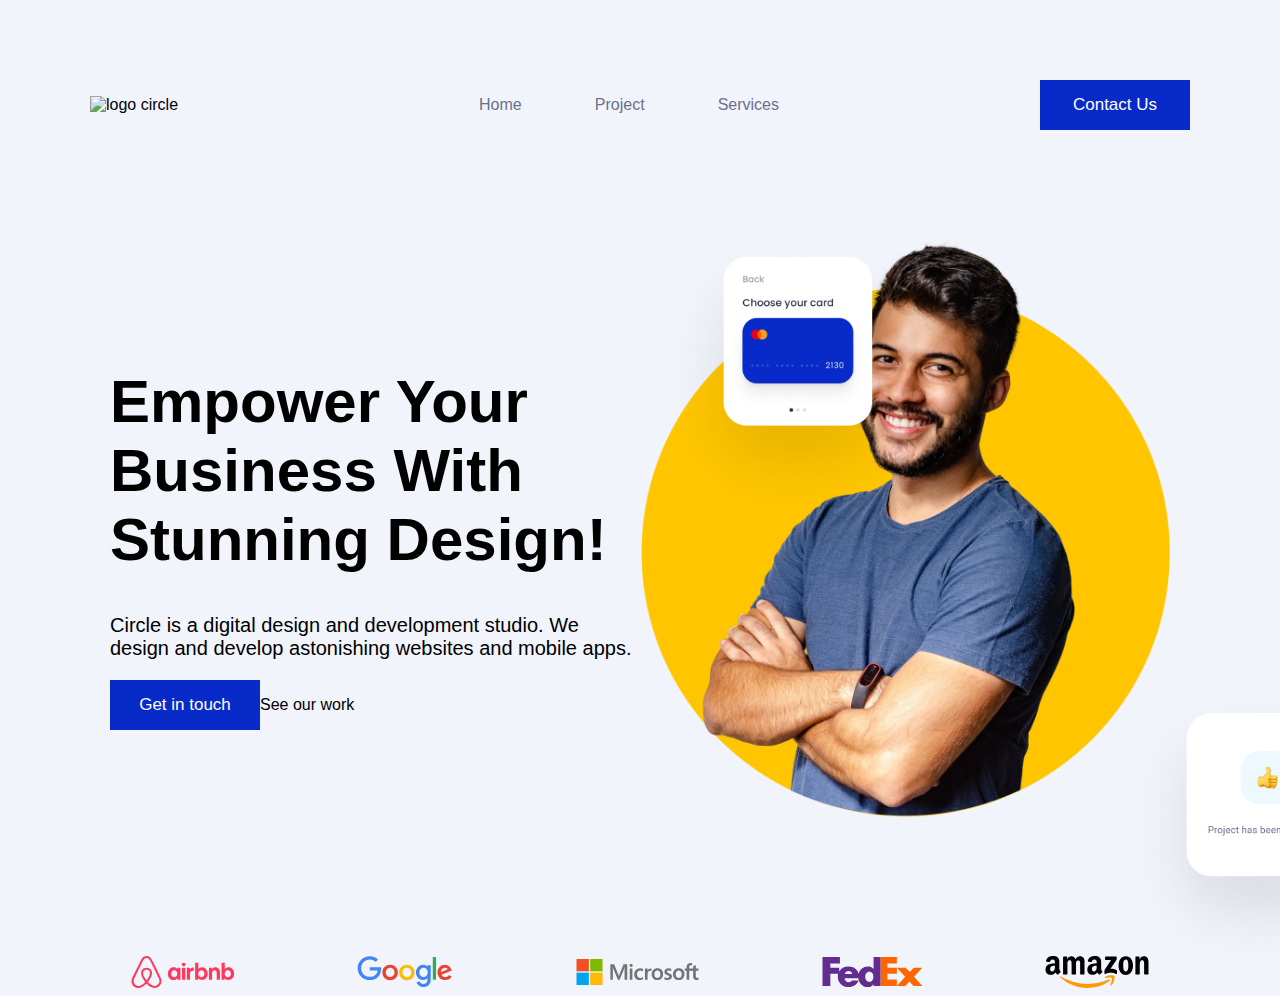
==== index.html @ 8cec3a70 "homepage responsive" ====
<!DOCTYPE html>
<html lang="en">
<head>
    <meta charset="UTF-8">
    <meta http-equiv="X-UA-Compatible" content="IE=edge">
    <meta name="viewport" content="width=device-width, initial-scale=1.0">
    <title>Mid-term-proyect</title>
    <link rel="stylesheet" href="style.css">
</head>
<body>
    <nav>
        <div class="nav-bar">
            <img src="../proyecto/images/logos/circle.svg" alt="logo circle">
            <ul class="menu">
                <li><a href="#">Home</a></li>
                <li><a href="#">Project</a></li>
                <li><a href="#">Services</a></li>
            </ul>
            <div class="contact">
                Contact Us
            </div>    
        </div>
    </nav>
    <section class="hero-section">
        <div class="hero">
            <h1>Empower Your Business With Stunning Design!</h1>
            <p>Circle is a digital design and development studio. We design and develop astonishing websites and mobile apps.</p>
            <div class="hero-buttons">
                <div class="contact">Get in touch</div>
                <div>See our work</div>
            </div>
        </div>
        <div class="hero">
            <img class="hero-image" src="./images/hero-section/hero-image.png" alt="person image">
            <img class="card1"src="./images/hero-section/card-1.png" alt="">
            <img class="card2"src="./images/hero-section/card-2.png" alt="">
        </div>
    </section>
    <section>
        <div class="logos">
            <img src="./images/logos/airbnb-logo.svg" alt="">
            <img src="./images/logos/google-logo.svg" alt="">
            <img src="./images/logos/microsoft-logo.svg" alt="">
            <img src="./images/logos/fedex-logo.svg" alt="">
            <img class="mobile"src="./images/logos/amazon-logo.svg" alt="">
        </div>
    </section>
    
</body>
</html>
---- style.css ----
/*Color Styles
#072AC8
#43D2FF
#A2D6F9
#D1EDFF
#292E47
#6B708D
#F2F4FC
#ECF7FF
#FFC600

Text Styles
Heading H1 60 Bold
Heading H2 50 Bold
Heading H3 40 Bold
Heading H4 24 Bold
Body Intro Text 24 Medium
Body Intro Text 20 Regular
Headline Text 17 Regular
Headline Text 17 Medium
Caption 1 Text 15 Regular
Caption 2 Text 13 Regular*/

body{
    font-family:Arial, Helvetica, sans-serif;
    background-color:#F2F4FC ;
}
h1{
    font-size: 60px;
}
nav{
    height: 122px;
    display: flex;
    align-items: flex-end;
    justify-content: center;
}
.nav-bar{
    width: 1100px;
    display: flex;
    align-items: center;
    justify-content: space-between;
}
.menu{
    display: flex;
    justify-content: space-between;
    width: 300px;
    list-style:none;
}
a:link, a:visited, a:active {
    text-decoration:none;
    color:#6B708D;
}

.contact{
    width: 150px;
    height: 50px;
    color:white;
    background-color: #072AC8;
    font-size: 17px;
    display: flex;
    justify-content: center;
    align-items: center;
}
.hero-section{
    display: flex;
    justify-content: center;
    align-items: center;
}
.hero{
    width: 530px;
    padding-top: 100px;
}
.hero-image{
    max-width:100%;
}
.card1{
    width:295px;
    height:315px;
    position:absolute;
    left:650px;
    top:220px;
}
.card2{
    width:295px;
    height:295px;
    position:absolute;
    left:1120px;
    top:680px;
}
.hero-buttons{
    display: flex;
    align-items: center;
}
p{
    font-size: 20px;
}
.logos{
    display:flex;
    justify-content: space-evenly;
    padding-top: 130px;
}

@media (max-width: 780px) {
    .hero-section{
        display: flex;
        flex-direction: column;
    }
    .card1{
        display:none;
    }
    .card2{
        display:none;
    }
    .logos{
        display: grid;
        grid-template-columns: 150px 150px;
        grid-row-gap: 50px;
        justify-content: center;
        justify-items: center;
    }
    .mobile{
        display: none;
    }
    nav .contact{
        display: none;
    }
    h1{
        font-size: 30px;
    }
    .hero{
        width: auto;
        text-align: center;
    }
    .hero-buttons{
        flex-direction: column;
        justify-content: center;
    }


}
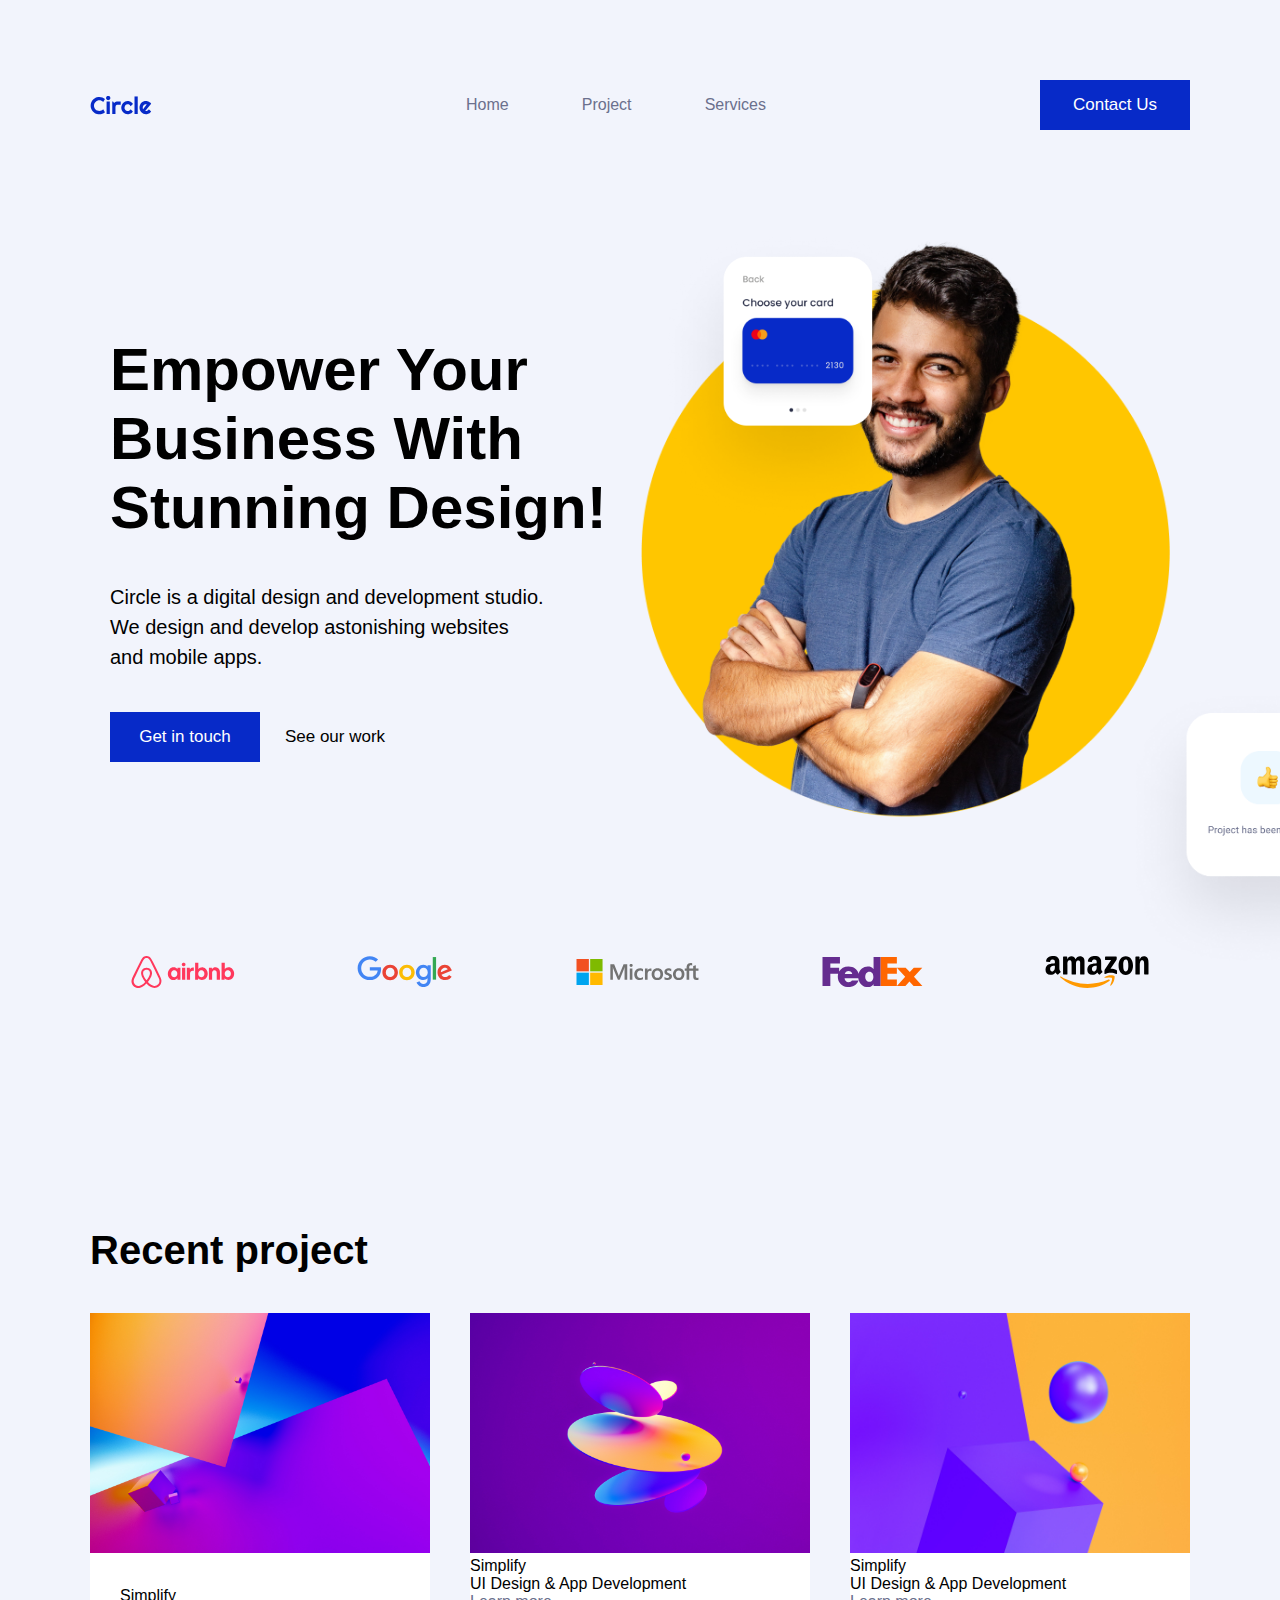
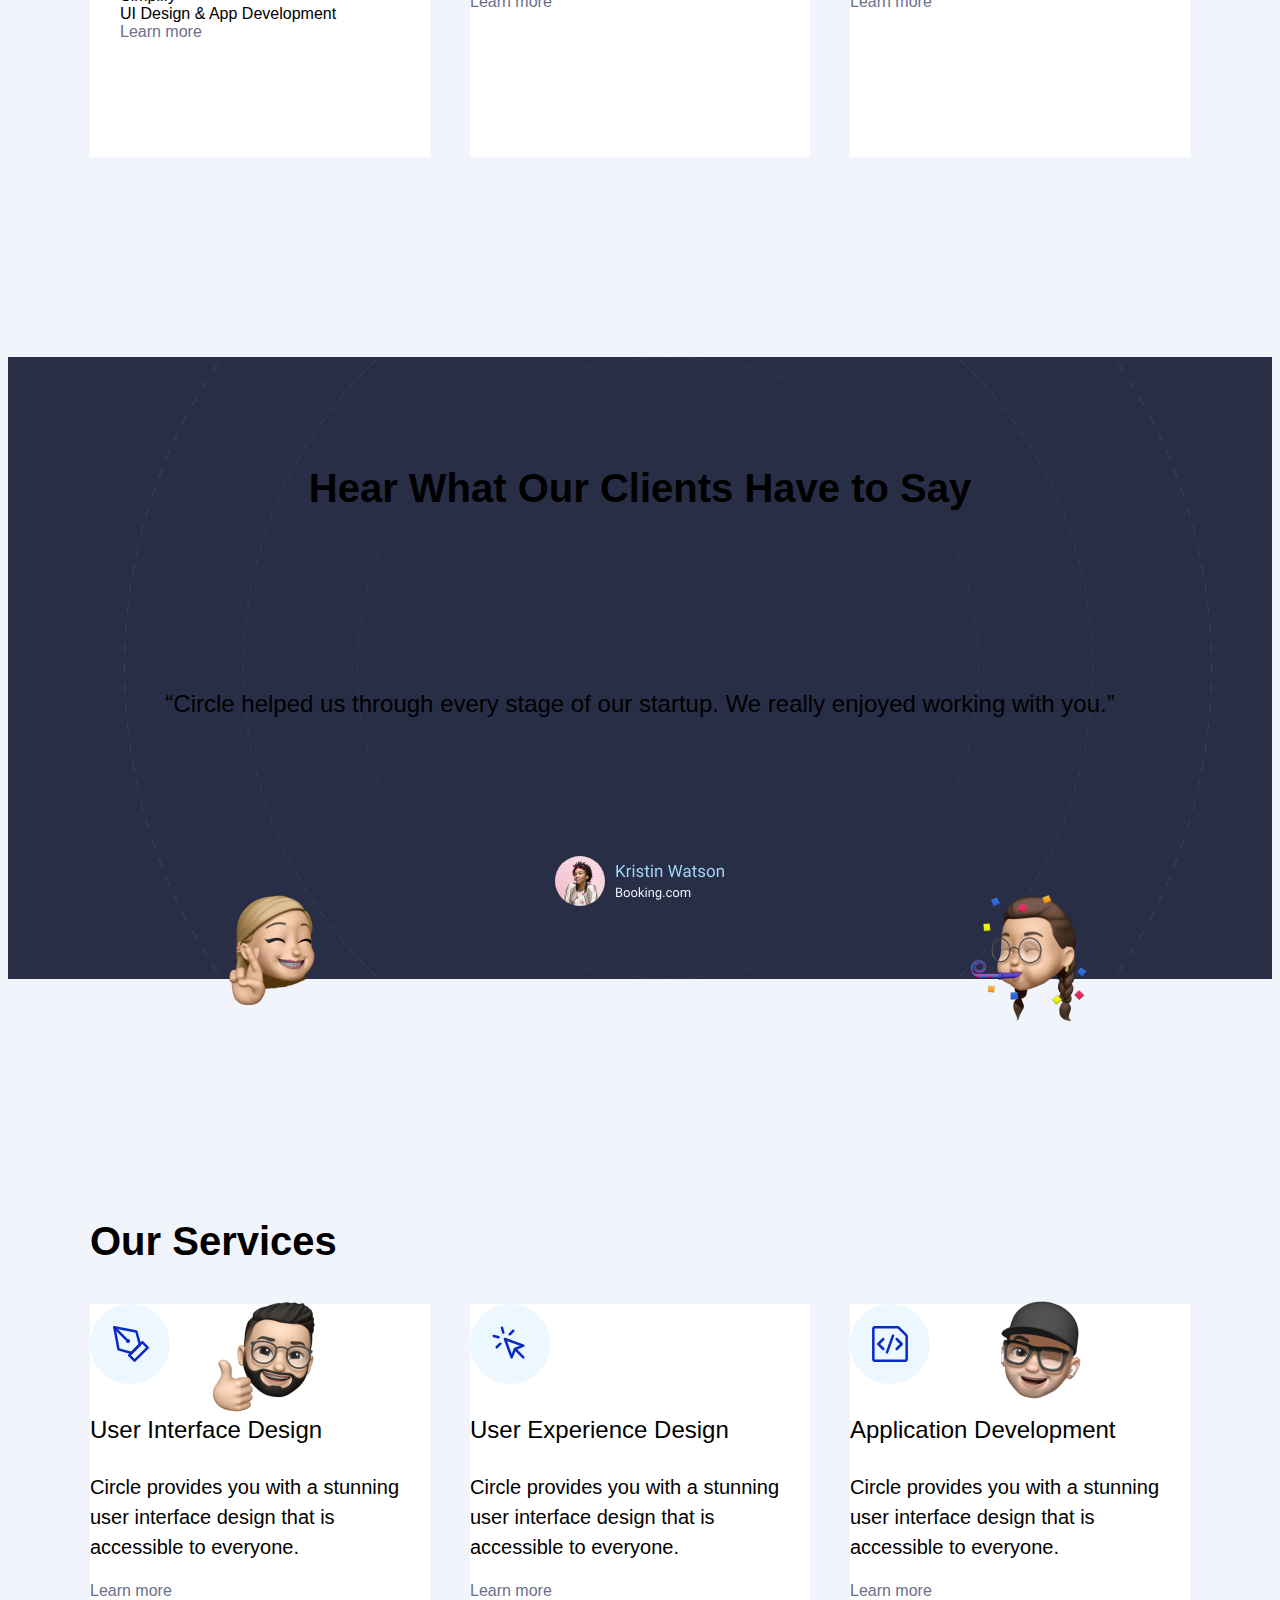
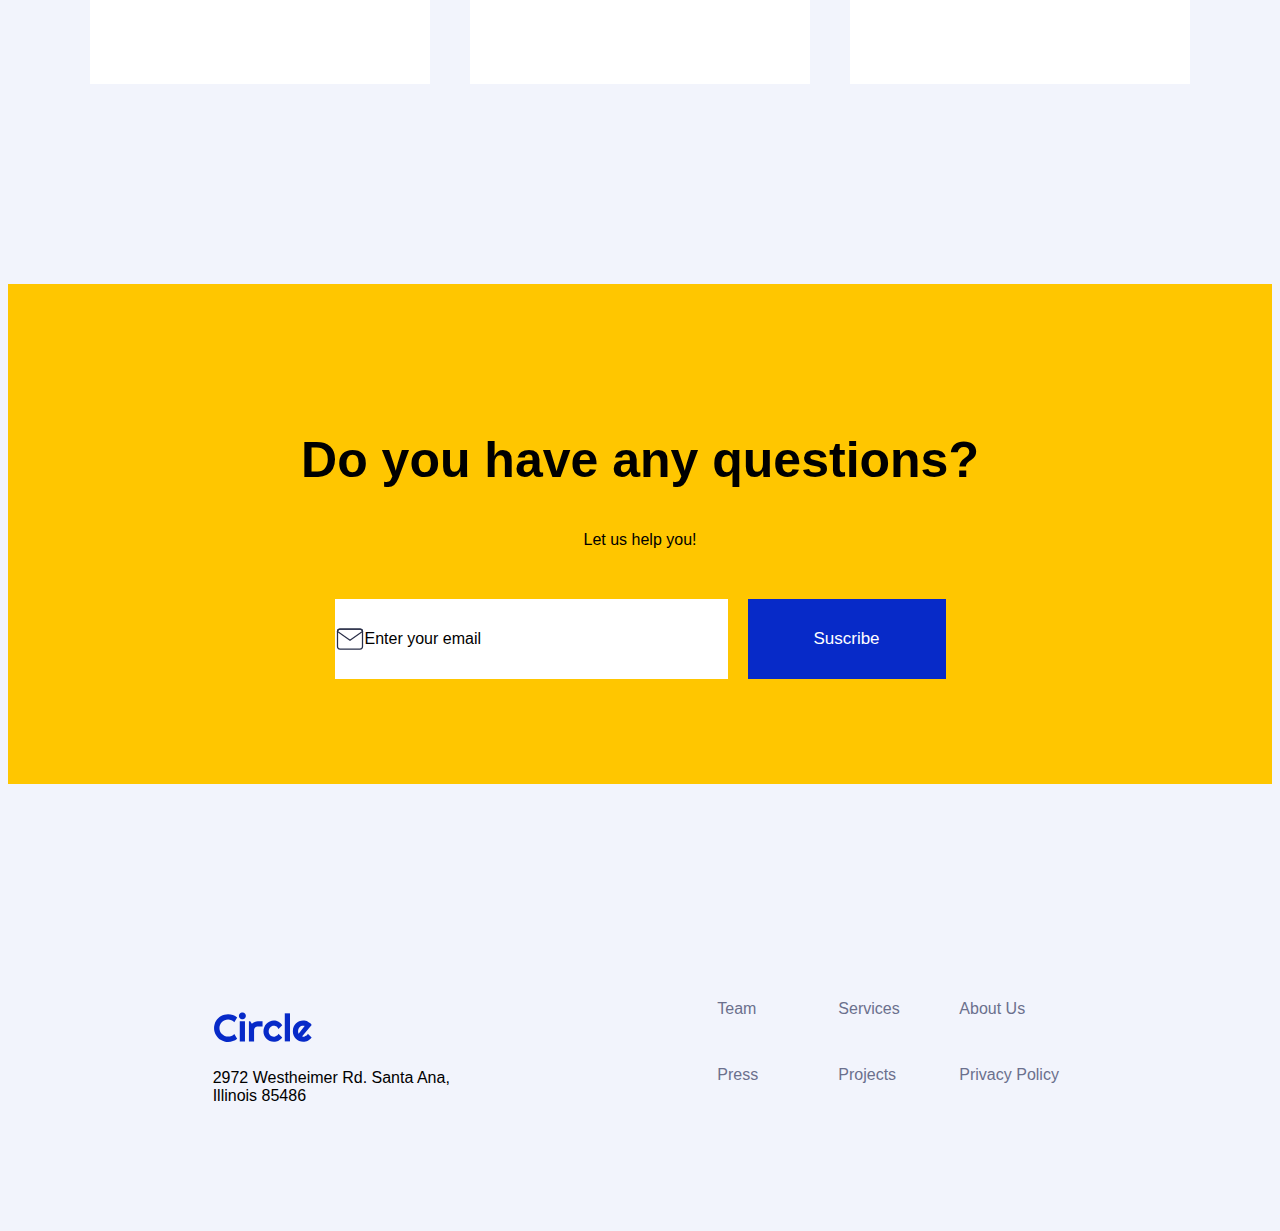
==== commit e5b0bef1: "faltan detalles de homepage y terminar responsive" ====
--- a/index.html
+++ b/index.html
@@ -10,13 +10,13 @@
 <body>
     <nav>
         <div class="nav-bar">
-            <img src="../proyecto/images/logos/circle.svg" alt="logo circle">
+            <img src="./images/logos/Logo2.svg" alt="logo circle">
             <ul class="menu">
                 <li><a href="#">Home</a></li>
                 <li><a href="#">Project</a></li>
                 <li><a href="#">Services</a></li>
             </ul>
-            <div class="contact">
+            <div class="button">
                 Contact Us
             </div>    
         </div>
@@ -24,10 +24,10 @@
     <section class="hero-section">
         <div class="hero">
             <h1>Empower Your Business With Stunning Design!</h1>
-            <p>Circle is a digital design and development studio. We design and develop astonishing websites and mobile apps.</p>
+            <p class="p-hero">Circle is a digital design and development studio. We design and develop astonishing websites and mobile apps.</p>
             <div class="hero-buttons">
-                <div class="contact">Get in touch</div>
-                <div>See our work</div>
+                <div class="button">Get in touch</div>
+                <div class="button-secundary">See our work</div>
             </div>
         </div>
         <div class="hero">
@@ -45,6 +45,112 @@
             <img class="mobile"src="./images/logos/amazon-logo.svg" alt="">
         </div>
     </section>
-    
+    <section class="project">
+        <div>
+            <h3>Recent project</h3>
+        </div>
+        <div class="project-cards">
+            <div  class="project-card">
+                <div>
+                    <img class="project-image" src="./images/projects-section/1.jpg" alt="">
+                </div>
+                <div class="project-text">
+                    <div>Simplify</div>
+                    <div>UI Design & App Development</div>
+                    <div><a href="#">Learn more</a></div>
+                </div>
+            </div>
+            <div class="project-card">
+                <div>
+                    <img class="project-image" src="./images/projects-section/2.jpg" alt="">
+                </div>
+                <div>
+                    <div>Simplify</div>
+                    <div>UI Design & App Development</div>
+                    <div><a href="#">Learn more</a></div>
+                </div>
+            </div>
+            <div class="project-card">
+                <div>
+                    <img class="project-image" src="./images/projects-section/3.jpg" alt="">
+                </div>
+                <div>
+                    <div>Simplify</div>
+                    <div>UI Design & App Development</div>
+                    <div><a href="#">Learn more</a></a></div>
+                </div>
+            </div>
+        </div>
+    </section>
+    <section class="testimonial">
+        <div class="testimonial-section">
+            <div><h3>Hear What Our Clients Have to Say</h3></div>
+            <div class="body-intro-med">“Circle helped us through every stage of our startup. We really enjoyed working with you.”</div>
+            <div><img src="./images/testimonial-section/Client's Information.svg" alt=""></div>
+            <img class="emoji-image emoji1"src="./images/testimonial-section/memoji-1.png" alt="">
+            <img class="emoji-image emoji2"src="./images/testimonial-section/memoji-2.png" alt="">
+            <img class="emoji-image emoji3"src="./images/testimonial-section/memoji-3.png" alt="">
+            <img class="emoji-image emoji4"src="./images/testimonial-section/memoji-4.png" alt="">
+        </div>
+    </section>
+    <section class="our-services">
+        <div><h3>Our Services</h3></div>
+        <div class="servi">
+            <div class="services">
+                <div><img class="services-image" src="./images/services-section/icons/icono pluma.svg" alt=""></div>
+                <div>
+                    <p class="body-intro-med">User Interface Design</p>
+                    <p class=".headline-reg">Circle provides you with a stunning user interface design that is accessible to everyone.</p>
+                    <div><a href="#">Learn more</a></div>
+                </div>
+            </div>
+            <div class="services" >
+                <div><img class="services-image" src="./images/services-section/icons/Icon-puntero.svg" alt=""></div>
+                <div>
+                    <p class="body-intro-med">User Experience Design</p>
+                    <p class=".headline-reg">Circle provides you with a stunning user interface design that is accessible to everyone.</p>
+                    <div><a href="#">Learn more</a></div>
+                </div>
+            </div>
+            <div class="services">
+                <div><img class="services-image" src="./images/services-section/icons/Icon-develop.svg" alt=""></div>
+                <div>
+                    <p class="body-intro-med">Application Development</p>
+                    <p class=".headline-reg">Circle provides you with a stunning user interface design that is accessible to everyone.</p>
+                    <div><a href="#">Learn more</a></div>
+                </div>
+            </div>
+        </div>
+    </section>
+    <section class="cta-section">
+        <div class="cta">
+            <div><h2>Do you have any questions?</h2></div>
+            <div>Let us help you!</div>
+            <div class="hero-buttons">
+                <div class="cta-email">
+                    <img src="./images/newsletter/icon/mail.svg" alt="">
+                    Enter your email
+                </div>
+                <div class="button-suscribe">Suscribe</div>
+            </div>
+
+        </div>
+    </section>
+    <footer>
+        <div class="footer-div">
+            <img class="footer-logo" src="./images/logos/Logo2.svg" alt="">
+            2972 Westheimer Rd. Santa Ana, Illinois 85486 
+        </div>
+        <div>
+            <ul class="footer-list">
+                <li><a href="#">Team</a></li>
+                <li><a href="#">Services</a></li>
+                <li><a href="#">About Us</a></li>
+                <li><a href="#">Press</a></li>
+                <li><a href="#">Projects</a></li>
+                <li><a href="#">Privacy Policy</a></li>
+            </ul>
+        </div>
+    </footer>
 </body>
 </html>--- a/style.css
+++ b/style.css
@@ -7,33 +7,50 @@
 #6B708D
 #F2F4FC
 #ECF7FF
-#FFC600
-
-Text Styles
-Heading H1 60 Bold
-Heading H2 50 Bold
-Heading H3 40 Bold
-Heading H4 24 Bold
-Body Intro Text 24 Medium
-Body Intro Text 20 Regular
-Headline Text 17 Regular
-Headline Text 17 Medium
-Caption 1 Text 15 Regular
-Caption 2 Text 13 Regular*/
+#FFC600*/
 
 body{
     font-family:Arial, Helvetica, sans-serif;
     background-color:#F2F4FC ;
 }
+/*Text Styles*/
 h1{
     font-size: 60px;
 }
+h2{
+    font-size: 50px;
+}
+h3{
+    font-size: 40px;
+}
+h4{
+    font-size: 30px;
+}
+.body-intro-med{
+    font-size: 24px;
+}
+.body-intro-reg{
+    font-size: 20px;
+}
+.headline-med{
+    font-size: 17px;
+}
+.headline-reg{
+    font-size: 17px;
+}
+.caption1{
+    font-size: 15px;
+}
+.caption2{
+    font-size: 13px;
+}
 nav{
     height: 122px;
     display: flex;
     align-items: flex-end;
     justify-content: center;
 }
+
 .nav-bar{
     width: 1100px;
     display: flex;
@@ -50,8 +67,10 @@
     text-decoration:none;
     color:#6B708D;
 }
-
-.contact{
+a:hover {
+    color:#072AC8;
+}
+.button{
     width: 150px;
     height: 50px;
     color:white;
@@ -61,6 +80,26 @@
     justify-content: center;
     align-items: center;
 }
+.button-secundary{
+    width: 150px;
+    height: 50px;
+    color:black;
+    font-size: 17px;
+    display: flex;
+    justify-content: center;
+    align-items: center;
+}
+.button-suscribe{
+    width: 198px;
+    height: 80px;
+    color:white;
+    background-color: #072AC8;
+    font-size: 17px;
+    display: flex;
+    justify-content: center;
+    align-items: center;
+    margin-top: 50px;
+}
 .hero-section{
     display: flex;
     justify-content: center;
@@ -72,6 +111,10 @@
 }
 .hero-image{
     max-width:100%;
+}
+.p-hero{
+    padding-right: 95px;
+    padding-bottom: 20px;
 }
 .card1{
     width:295px;
@@ -93,17 +136,150 @@
 }
 p{
     font-size: 20px;
+    line-height: 150%;
 }
 .logos{
     display:flex;
     justify-content: space-evenly;
     padding-top: 130px;
 }
+.project{
+    width: 1100px;
+    margin-top: 200px;
+    display: flex;
+    flex-direction: column;
+    margin-left: auto;
+    margin-right: auto;
+}
+.project-cards{
+    display: flex;
+    justify-content:space-between;
+}
+.project-card{
+    width: 340px;
+    height: 444px;
+    background-color: white;
+}
+.project-image{
+    width: 340px;
+    height: 240px;
+}
+.project-text{
+    margin:30px;
+}
+.testimonial{
+    display: flex;
+    justify-content: center;
+   
+}
+.testimonial-section{
+    width: 1320px;
+    height: 622px;
+    background-color: #292E47;
+    background-image: url("./images/testimonial-section/orbit.png");
+    background-size: cover;
+    display: flex;
+    flex-direction: column;
+    justify-content: space-around;
+    align-items: center;
+    margin-top: 200px;
+    margin-bottom: 200px;
+}
+.emoji-image{
+    width: 150px;
+    height: 150px;
+}
+.emoji1{
+    position: absolute;
+    left: 15%;
+    top: 275%;
+}
+.emoji2{
+    position: absolute;
+    left: 75%;
+    top: 320%;
+}
+.emoji3{
+    position: absolute;
+    left: 15%;
+    top: 320%;
+}
+.emoji4{
+    position: absolute;
+    left: 75%;
+    top: 275%;
+}
+.our-services{
+    width:1100px;
+    display: flex;
+    flex-direction: column;
+    margin-left: auto;
+    margin-right: auto;
+}
+.servi{
+    display: flex;
+    justify-content: space-between;
+}
+.services{
+    width: 340px;
+    height:380px;
+    background-color: white;
+}
+.cta-section{
+   margin-top: 200px;
+   display: flex;
+   justify-content: center;
+}
+.cta{
+    width: 1320px;
+    height: 500px;
+    background-color:#FFC600 ;
+    display: flex;
+    flex-direction: column;
+    justify-content:center;
+    align-items: center;
+}
+.cta-email{
+    width: 393px;
+    height: 80px;
+    background-color:white;
+    margin-right: 20px;
+    margin-top: 50px;
+    display: flex;
+    align-items: center;
+}
+footer{
+    display: flex;
+    justify-content: space-evenly;
+    margin-top: 200px;
+    margin-bottom: 100px;
+}
+.footer-div{
+    display: flex;
+    flex-direction: column;
+    justify-content: space-evenly;
+    width: 260px;
+}
+.footer-logo{
+    width: 100px;
+}
+.footer-list{
+    width: 350px;
+    height: 115px;
+    display: grid;
+    grid-template-columns:105px 105px 105px;
+    grid-gap: 16px;
+    list-style:none;
+}
 
 @media (max-width: 780px) {
     .hero-section{
         display: flex;
         flex-direction: column;
+        padding: 0px 30px;
+    }
+    .p-hero{
+        padding-right: 0px;
     }
     .card1{
         display:none;
@@ -117,24 +293,85 @@
         grid-row-gap: 50px;
         justify-content: center;
         justify-items: center;
+        padding: 50px 0px;
     }
     .mobile{
         display: none;
     }
-    nav .contact{
+    nav .button{
         display: none;
     }
     h1{
         font-size: 30px;
     }
+    h2{
+        font-size: 30px;
+    }
+    h3{
+        font-size: 30px;
+    }
     .hero{
         width: auto;
         text-align: center;
+        padding-top: 0px;
     }
     .hero-buttons{
         flex-direction: column;
         justify-content: center;
     }
-
+    .nav-bar{
+        width: auto;
+    }
+    .menu {
+        flex-direction: column;
+        width: auto;
+    }
+    .project{
+        width: auto;
+        align-items: center;
+    }
+    .project-cards{
+        flex-direction: column;
+    }
+    .testimonial-section{
+        width: auto;
+        height: 430px;
+        margin-top: 50px;
+        margin-bottom: 50px;
+    }
+    .our-services{
+        width: auto;
+        align-items: center;
+    }
+    .servi{
+        flex-direction: column;
+    }
+    footer{
+        flex-direction: column;
+        align-items: center;
+    }
+    .footer-div{
+        align-items: center;
+    }
+    .cta{
+        width: auto;
+        margin-left: 0px;
+    }
+    .cta-email{
+        width: 198px;
+        margin-right:0px;
+    }
+    .emoji1{
+        display:none;
+    }
+    .emoji2{
+        display:none;
+    }
+    .emoji3{
+        display:none;
+    }
+    .emoji4{
+        display:none;
+    }
 
 }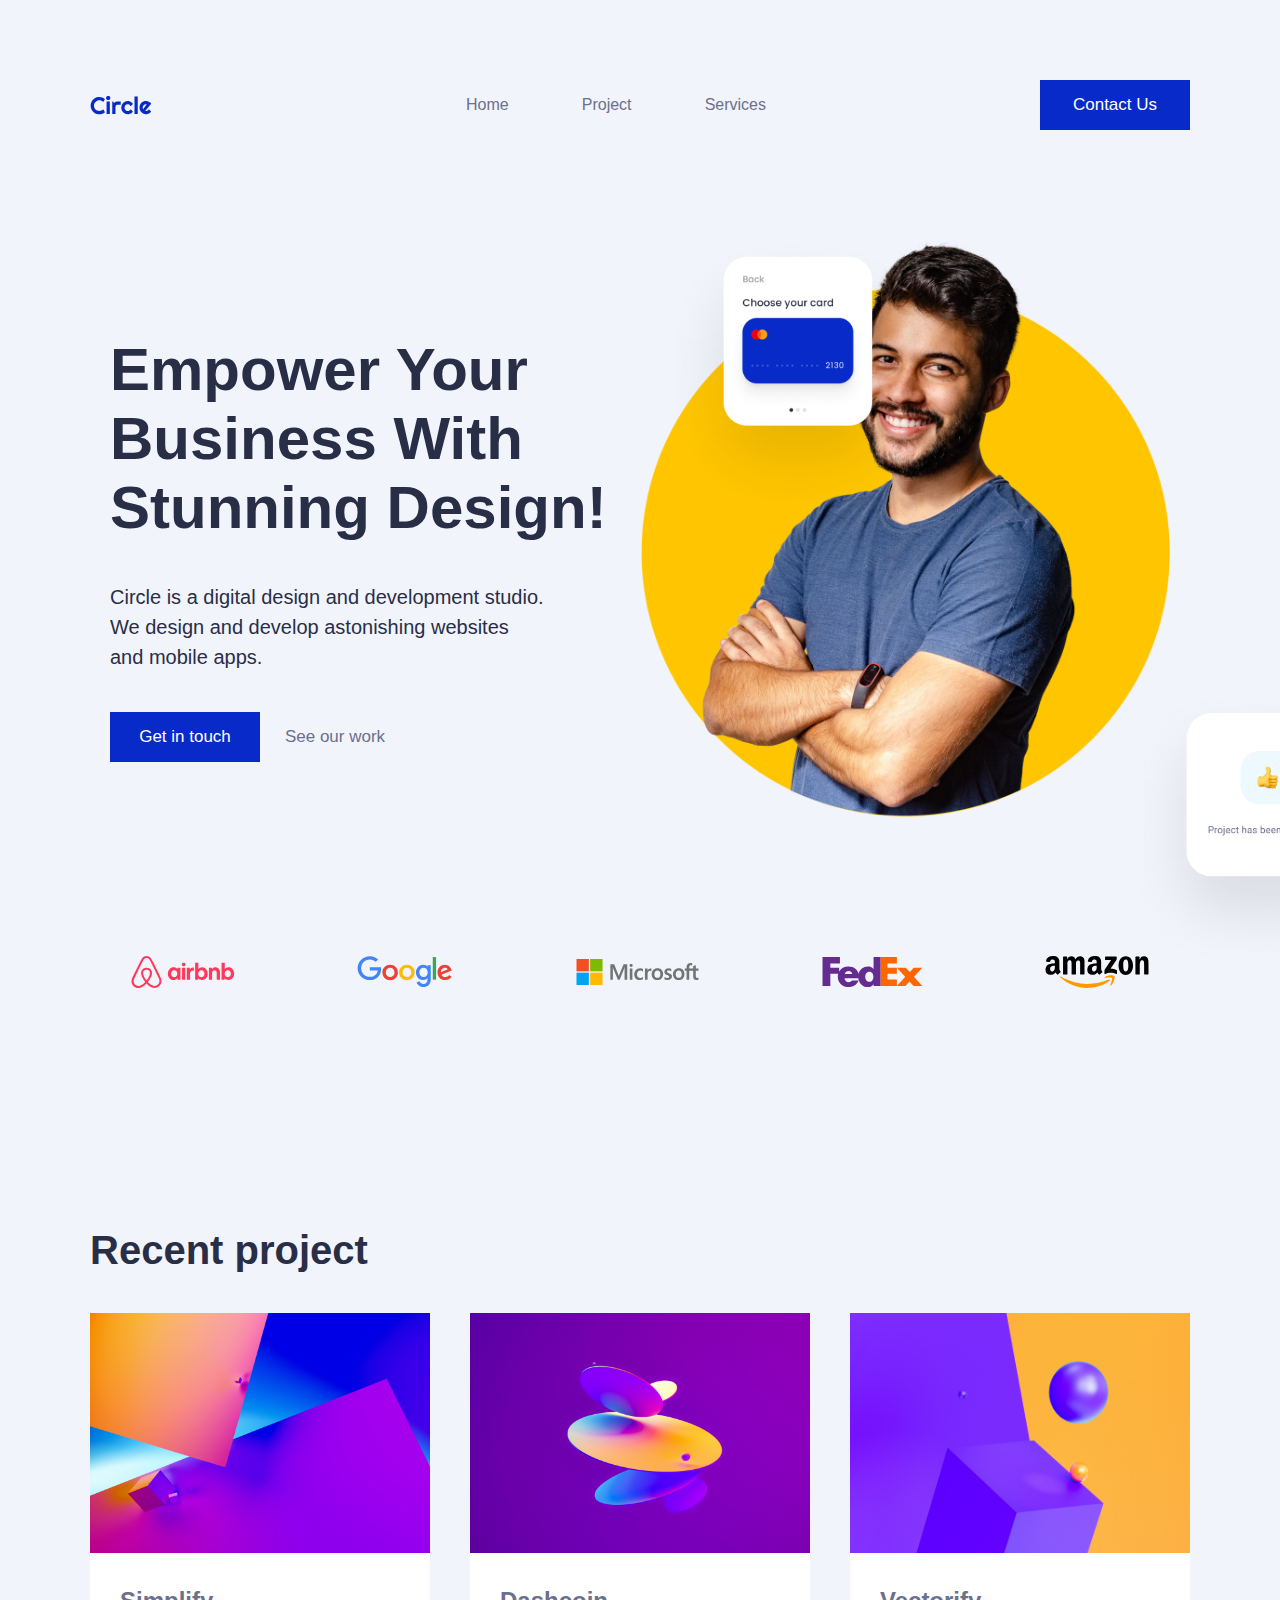
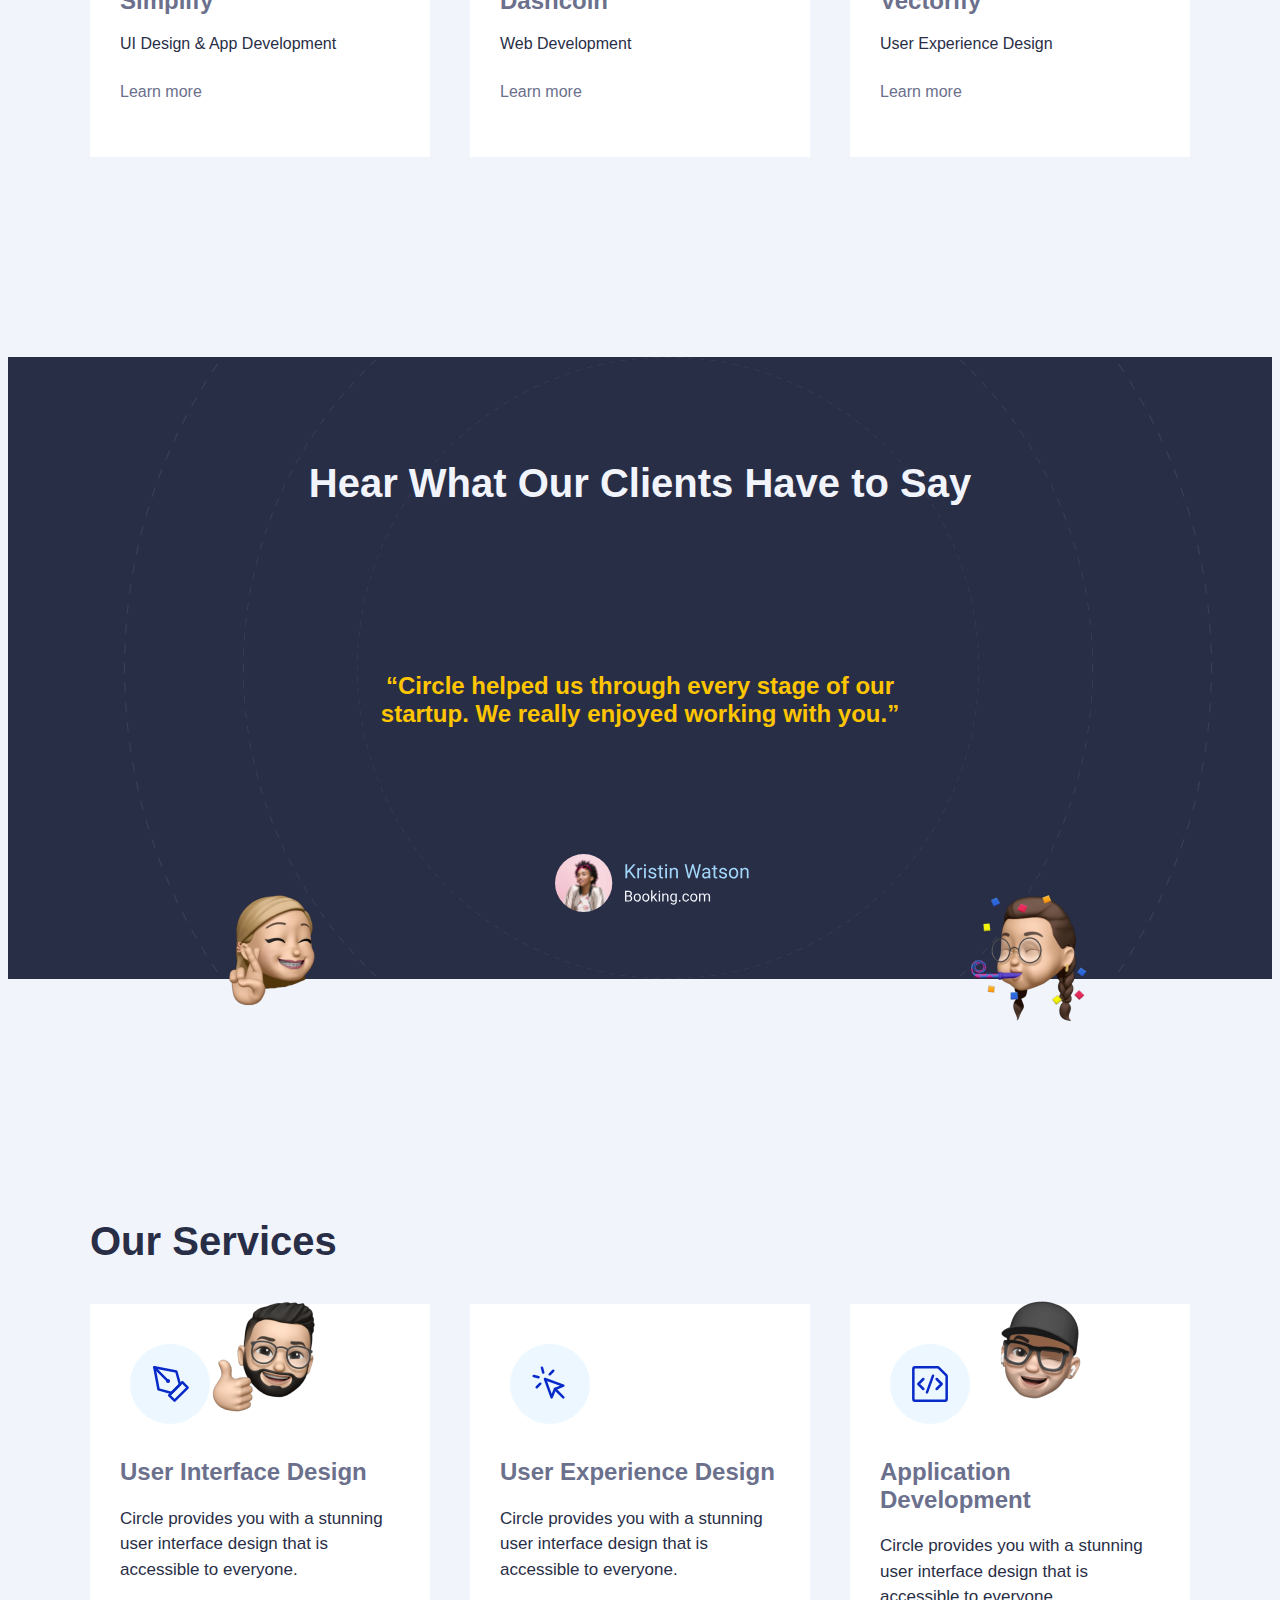
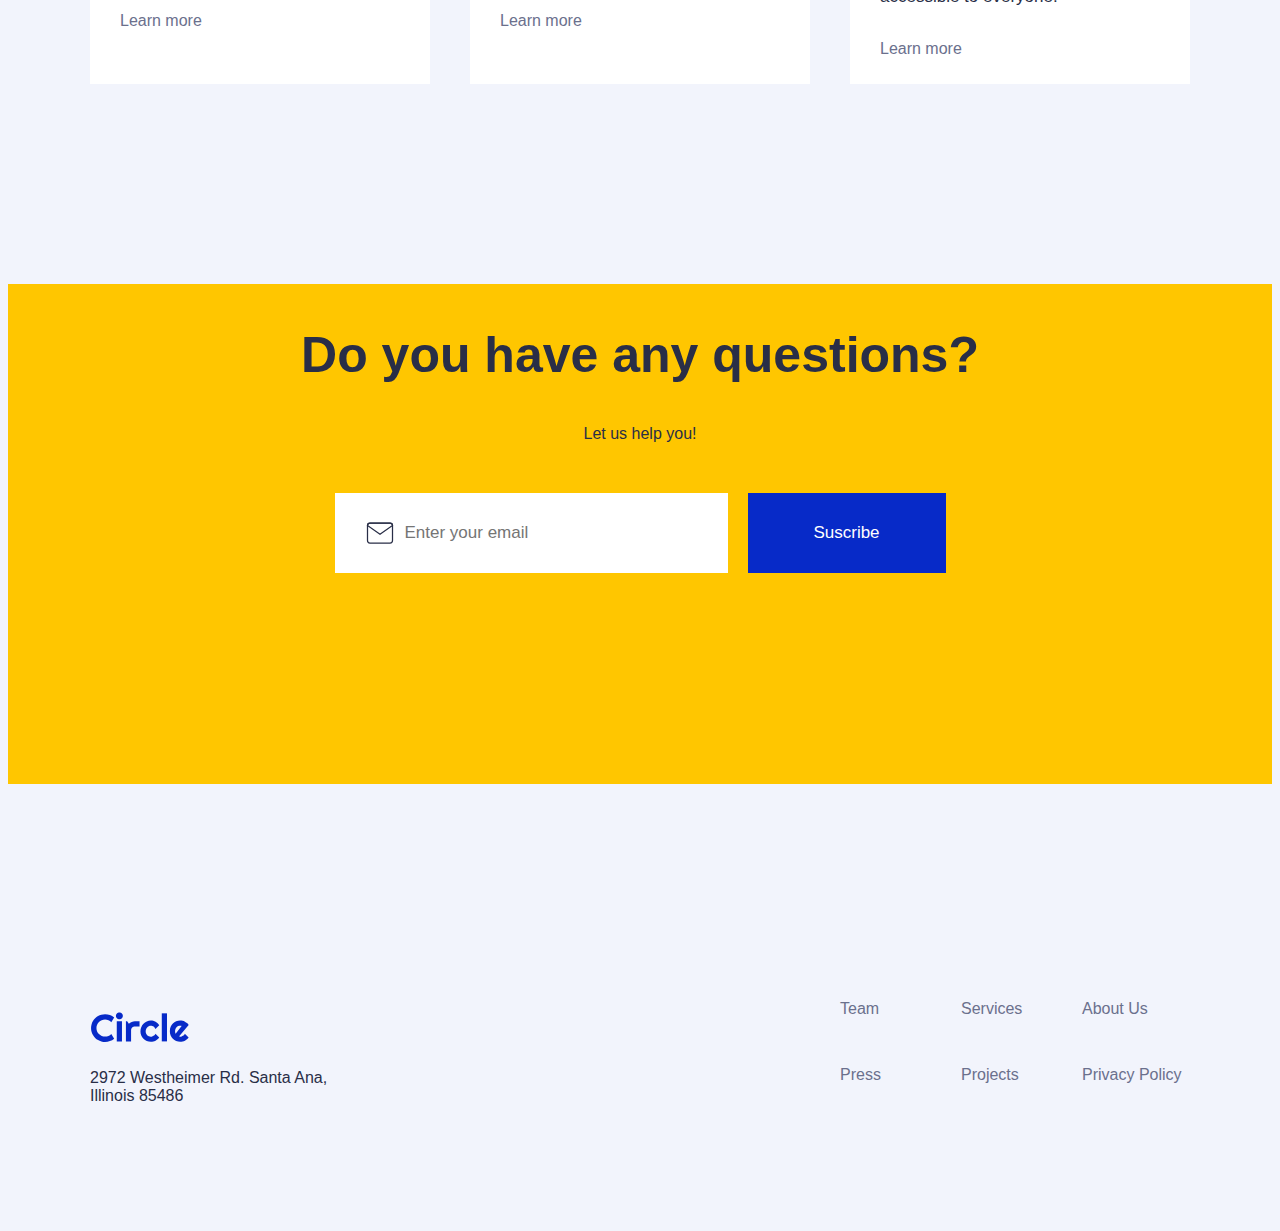
==== commit 728d062f: "Change name" ====
--- a/index.html
+++ b/index.html
@@ -13,12 +13,10 @@
             <img src="./images/logos/Logo2.svg" alt="logo circle">
             <ul class="menu">
                 <li><a href="#">Home</a></li>
-                <li><a href="#">Project</a></li>
-                <li><a href="#">Services</a></li>
+                <li><a href="#recent-project">Project</a></li>
+                <li><a href="#services">Services</a></li>
             </ul>
-            <div class="button">
-                Contact Us
-            </div>    
+            <a href =contactpage.html class="button">Contact Us</a>    
         </div>
     </nav>
     <section class="hero-section">
@@ -26,8 +24,8 @@
             <h1>Empower Your Business With Stunning Design!</h1>
             <p class="p-hero">Circle is a digital design and development studio. We design and develop astonishing websites and mobile apps.</p>
             <div class="hero-buttons">
-                <div class="button">Get in touch</div>
-                <div class="button-secundary">See our work</div>
+                <a href ="#" class="button">Get in touch</a> 
+                <a href ="#" class="button-secundary">See our work</a>
             </div>
         </div>
         <div class="hero">
@@ -46,47 +44,47 @@
         </div>
     </section>
     <section class="project">
-        <div>
+        <div id="recent-project">
             <h3>Recent project</h3>
         </div>
         <div class="project-cards">
             <div  class="project-card">
                 <div>
-                    <img class="project-image" src="./images/projects-section/1.jpg" alt="">
+                    <img id="image1" class="project-image" src="./images/projects-section/1.jpg" alt="">
                 </div>
-                <div class="project-text">
-                    <div>Simplify</div>
-                    <div>UI Design & App Development</div>
-                    <div><a href="#">Learn more</a></div>
+                <div>
+                    <div id="coctel1" class="body-intro-med project-text">Simplify</div>
+                    <div id="category1" class="margin-cards">UI Design & App Development</div>
+                    <div class="margin-link"><a href="projectpage1.html">Learn more</a></div>
                 </div>
             </div>
             <div class="project-card">
                 <div>
-                    <img class="project-image" src="./images/projects-section/2.jpg" alt="">
+                    <img id="image2" class="project-image" src="./images/projects-section/2.jpg" alt="">
                 </div>
                 <div>
-                    <div>Simplify</div>
-                    <div>UI Design & App Development</div>
-                    <div><a href="#">Learn more</a></div>
+                    <div id="coctel2" class="body-intro-med project-text">Dashcoin</div>
+                    <div id="category2" class="margin-cards">Web Development</div>
+                    <div class="margin-link"><a href="projectpage2.html">Learn more</a></div>
                 </div>
             </div>
             <div class="project-card">
                 <div>
-                    <img class="project-image" src="./images/projects-section/3.jpg" alt="">
+                    <img id="image3" class="project-image" src="./images/projects-section/3.jpg" alt="">
                 </div>
                 <div>
-                    <div>Simplify</div>
-                    <div>UI Design & App Development</div>
-                    <div><a href="#">Learn more</a></a></div>
+                    <div id="coctel3" class="body-intro-med project-text">Vectorify</div>
+                    <div id="category3" class="margin-cards">User Experience Design</div>
+                    <div class="margin-link"><a href="projectpage3.html">Learn more</a></a></div>
                 </div>
             </div>
         </div>
     </section>
     <section class="testimonial">
         <div class="testimonial-section">
-            <div><h3>Hear What Our Clients Have to Say</h3></div>
-            <div class="body-intro-med">“Circle helped us through every stage of our startup. We really enjoyed working with you.”</div>
-            <div><img src="./images/testimonial-section/Client's Information.svg" alt=""></div>
+            <div><h3 class="light-text">Hear What Our Clients Have to Say</h3></div>
+            <div class="body-intro-med yellow-text">“Circle helped us through every stage of our startup. We really enjoyed working with you.”</div>
+            <div><img class="client-image"src="./images/testimonial-section/Client's Information.svg" alt=""></div>
             <img class="emoji-image emoji1"src="./images/testimonial-section/memoji-1.png" alt="">
             <img class="emoji-image emoji2"src="./images/testimonial-section/memoji-2.png" alt="">
             <img class="emoji-image emoji3"src="./images/testimonial-section/memoji-3.png" alt="">
@@ -94,30 +92,30 @@
         </div>
     </section>
     <section class="our-services">
-        <div><h3>Our Services</h3></div>
+        <div id="services"><h3>Our Services</h3></div>
         <div class="servi">
             <div class="services">
-                <div><img class="services-image" src="./images/services-section/icons/icono pluma.svg" alt=""></div>
+                <div class="margin-icon"><img class="services-image" src="./images/services-section/icons/icono pluma.svg" alt=""></div>
                 <div>
-                    <p class="body-intro-med">User Interface Design</p>
-                    <p class=".headline-reg">Circle provides you with a stunning user interface design that is accessible to everyone.</p>
-                    <div><a href="#">Learn more</a></div>
+                    <p class="body-intro-med project-text">User Interface Design</p>
+                    <p class="headline-reg margin-cards">Circle provides you with a stunning user interface design that is accessible to everyone.</p>
+                    <div class="margin-link"><a href="#">Learn more</a></div>
                 </div>
             </div>
             <div class="services" >
-                <div><img class="services-image" src="./images/services-section/icons/Icon-puntero.svg" alt=""></div>
+                <div class="margin-icon"><img class="services-image" src="./images/services-section/icons/Icon-puntero.svg" alt=""></div>
                 <div>
-                    <p class="body-intro-med">User Experience Design</p>
-                    <p class=".headline-reg">Circle provides you with a stunning user interface design that is accessible to everyone.</p>
-                    <div><a href="#">Learn more</a></div>
+                    <p class="body-intro-med project-text">User Experience Design</p>
+                    <p class="headline-reg margin-cards">Circle provides you with a stunning user interface design that is accessible to everyone.</p>
+                    <div class="margin-link"><a href="#">Learn more</a></div>
                 </div>
             </div>
             <div class="services">
-                <div><img class="services-image" src="./images/services-section/icons/Icon-develop.svg" alt=""></div>
+                <div class="margin-icon"><img class="services-image" src="./images/services-section/icons/Icon-develop.svg" alt=""></div>
                 <div>
-                    <p class="body-intro-med">Application Development</p>
-                    <p class=".headline-reg">Circle provides you with a stunning user interface design that is accessible to everyone.</p>
-                    <div><a href="#">Learn more</a></div>
+                    <p class="body-intro-med project-text">Application Development</p>
+                    <p class="headline-reg margin-cards">Circle provides you with a stunning user interface design that is accessible to everyone.</p>
+                    <div class="margin-link"><a href="#">Learn more</a></div>
                 </div>
             </div>
         </div>
@@ -126,14 +124,18 @@
         <div class="cta">
             <div><h2>Do you have any questions?</h2></div>
             <div>Let us help you!</div>
-            <div class="hero-buttons">
-                <div class="cta-email">
-                    <img src="./images/newsletter/icon/mail.svg" alt="">
-                    Enter your email
+            <form id="form">
+                <div class="hero-buttons">
+                    <div class="cta-email">
+                        <img class="margin-icon-cta" src="./images/newsletter/icon/mail.svg" alt="">
+                        <input type="email" id="email" name="email" class="placeholder" placeholder="Enter your email">
+                    </div>
+                    <div>
+                        <input class="button-suscribe" type="submit" onclick="validarCorreo(email.value)" value="Suscribe">
+                     </div>
                 </div>
-                <div class="button-suscribe">Suscribe</div>
-            </div>
-
+            </form>
+            <p class="error-email" id="error-email"></p>
         </div>
     </section>
     <footer>
@@ -152,5 +154,6 @@
             </ul>
         </div>
     </footer>
+    <script src="index.js"></script>
 </body>
 </html>--- a/style.css
+++ b/style.css
@@ -12,6 +12,7 @@
 body{
     font-family:Arial, Helvetica, sans-serif;
     background-color:#F2F4FC ;
+    color: #292E47;
 }
 /*Text Styles*/
 h1{
@@ -24,10 +25,13 @@
     font-size: 40px;
 }
 h4{
-    font-size: 30px;
+    font-size: 24px;
 }
 .body-intro-med{
     font-size: 24px;
+    font-weight:bold;
+    line-height: 115%;
+    color: #6B708D;
 }
 .body-intro-reg{
     font-size: 20px;
@@ -43,6 +47,14 @@
 }
 .caption2{
     font-size: 13px;
+}
+.light-text{
+    color:#F2F4FC;
+}
+.yellow-text{
+    color:#FFC600;
+    width: 560px;
+    text-align: center;
 }
 nav{
     height: 122px;
@@ -66,6 +78,7 @@
 a:link, a:visited, a:active {
     text-decoration:none;
     color:#6B708D;
+    font-weight: 500;
 }
 a:hover {
     color:#072AC8;
@@ -80,6 +93,13 @@
     justify-content: center;
     align-items: center;
 }
+a.button{
+    color:white;
+}
+a.button:hover{
+    background-color: #6B708D;
+    color:white;
+}
 .button-secundary{
     width: 150px;
     height: 50px;
@@ -93,12 +113,30 @@
     width: 198px;
     height: 80px;
     color:white;
-    background-color: #072AC8;
+    background-color: #072ac8;
+    border: none;
     font-size: 17px;
     display: flex;
     justify-content: center;
     align-items: center;
     margin-top: 50px;
+}
+.button-suscribe:hover{
+    background-color: #6B708D;
+}
+.button-submit{
+    width: 100%;
+    height: 80px;
+    color:white;
+    border: none;
+    background-color: rgb(7, 42, 200);
+    font-size: 17px;
+    display: flex;
+    justify-content: center;
+    align-items: center;
+}
+.button-submit:hover{
+    background-color: #6B708D;
 }
 .hero-section{
     display: flex;
@@ -165,7 +203,19 @@
     height: 240px;
 }
 .project-text{
-    margin:30px;
+    margin:30px 30px 20px 30px;
+}
+.margin-cards{
+    margin: 0px 30px 10px 30px;
+}
+.margin-link{
+    margin: 30px;
+}
+.margin-icon{
+    margin:40px 0px 0px 40px
+}
+.margin-icon-cta{
+    margin:0px 10px 0px 30px;
 }
 .testimonial{
     display: flex;
@@ -185,6 +235,9 @@
     margin-top: 200px;
     margin-bottom: 200px;
 }
+.client-image{
+    width: 115%;
+}
 .emoji-image{
     width: 150px;
     height: 150px;
@@ -233,7 +286,7 @@
 .cta{
     width: 1320px;
     height: 500px;
-    background-color:#FFC600 ;
+    background-color:rgb(255, 198, 0) ;
     display: flex;
     flex-direction: column;
     justify-content:center;
@@ -248,9 +301,28 @@
     display: flex;
     align-items: center;
 }
+.placeholder{
+    width: 100%;
+    height: 100%;
+    padding: 0px;
+    font-size: 17px;
+    border: none;
+    outline: none;
+}
+.error-email{
+    width: 350px;
+    text-align: center;
+    margin:auto;
+    color:red;
+    font-weight:600;
+    padding-top: 20px;
+}
 footer{
-    display: flex;
-    justify-content: space-evenly;
+    width: 1100px;
+    margin-left: auto;
+    margin-right: auto;
+    display: flex;
+    justify-content: space-between;
     margin-top: 200px;
     margin-bottom: 100px;
 }
@@ -271,8 +343,92 @@
     grid-gap: 16px;
     list-style:none;
 }
+/*project-page*/
+.project-page{
+    display: flex;
+    flex-direction: column;
+    width: 1100px;
+}
+.project-page-image{
+    height: 444px;
+    object-fit: cover; 
+}
+.project-section{
+    width: 1100px;
+    margin-top:0px;
+    display: flex;
+    flex-direction: column;
+    margin-left: auto;
+    margin-right: auto;
+}
+.project-display{
+    display: flex;
+    justify-content: space-between;
+}
+.h1-margin{
+    margin:90px 0px 10px 0px;
+}
+.image-margin{
+    margin: 80px 0px 50px 0px;
+    display: flex;
+    justify-content: center;
+    background-color: white;
+}
+.Completed{
+    margin-right: 5px;
+}
+/*Contact Us page*/
+.contact-us-form{
+    width: 1100px;
+    height:735px;
+    margin-top: 200px;
+    margin-left: auto;
+    margin-right: auto;
+}
+.form-big{
+    width: 100%;
+    height: 70px;
+    padding: 0px 20px;
+    margin-bottom: 16px;
+    margin-top: 10px;
+    border: none;
+    display:flex;
+    align-items: center;
+    background-color:rgba(107, 112, 141, 0.1) ;
+    outline: none;
+    box-sizing: border-box;
+}
+.form-small{
+    width:540px;
+    height: 70px;
+    padding: 0px 20px;
+    border: none;
+    margin-bottom: 20px;
+    margin-top: 10px;
+    background-color:rgba(107, 112, 141, 0.1) ;
+    outline: none;
+    box-sizing: border-box;
+}
+.form-text{
+    width: 100%;
+    height: 200px;
+    border: none;
+    padding: 20px;
+    margin-bottom: 30px;
+    margin-top: 10px;
+    background-color:rgba(107, 112, 141, 0.1) ;
+    outline: none;
+    box-sizing: border-box;
+}
+.small-row{
+    display: flex;
+    justify-content: space-between;
+}
 
 @media (max-width: 780px) {
+    body{
+        margin:0px;
+    }
     .hero-section{
         display: flex;
         flex-direction: column;
@@ -302,7 +458,10 @@
         display: none;
     }
     h1{
-        font-size: 30px;
+        font-size: 40px;
+    }
+    .h1-margin{
+        margin-top: 20px;
     }
     h2{
         font-size: 30px;
@@ -319,25 +478,36 @@
         flex-direction: column;
         justify-content: center;
     }
+    nav{
+        height: 60px;
+    }
     .nav-bar{
         width: auto;
     }
     .menu {
-        flex-direction: column;
-        width: auto;
+        width: 200px;
     }
     .project{
         width: auto;
         align-items: center;
+        margin-top: 0px;
     }
     .project-cards{
         flex-direction: column;
     }
+    .project-card{
+        margin: 15px 30px;
+    }
     .testimonial-section{
-        width: auto;
+        width: 100%;
         height: 430px;
         margin-top: 50px;
         margin-bottom: 50px;
+        background-image: none;
+        text-align: center;
+    }
+    .yellow-text{
+        width: 100%;
     }
     .our-services{
         width: auto;
@@ -346,12 +516,24 @@
     .servi{
         flex-direction: column;
     }
+    .services{
+        margin: 15px 30px;
+    }
     footer{
+        width:auto;
         flex-direction: column;
         align-items: center;
+        margin: 50px 0px 100px 0px;
     }
     .footer-div{
         align-items: center;
+        text-align: center;
+        height: 100px;
+        justify-content: space-between;
+    }
+    .footer-list{
+        padding: 0px;
+        text-align: center;
     }
     .cta{
         width: auto;
@@ -361,6 +543,9 @@
         width: 198px;
         margin-right:0px;
     }
+    .cta-section{
+        margin-top: 50px;
+    }
     .emoji1{
         display:none;
     }
@@ -373,5 +558,38 @@
     .emoji4{
         display:none;
     }
+    .button-suscribe{
+        width: 250px;
+        margin-top: 20px;
+    }
+    .cta-email{
+        width: 250px;
+    }
+    .contact-us-form{
+        width: auto;
+        height: auto;
+        margin-top: 0px;
+        padding: 0px 30px;
+    }
+    .form-small{
+        width: 100%;
+    }
+    .project-section{
+        width: auto;
+        align-items: center;
+    }
+    .project-page{
+        width: auto;
+        padding: 0px 30px;
+    }
+    .project-page-image{
+        width: 100%;
+    }
+    .project-display{
+        flex-direction: column;
+    }
+    .small-row{
+        flex-direction: column;
+    }
 
 }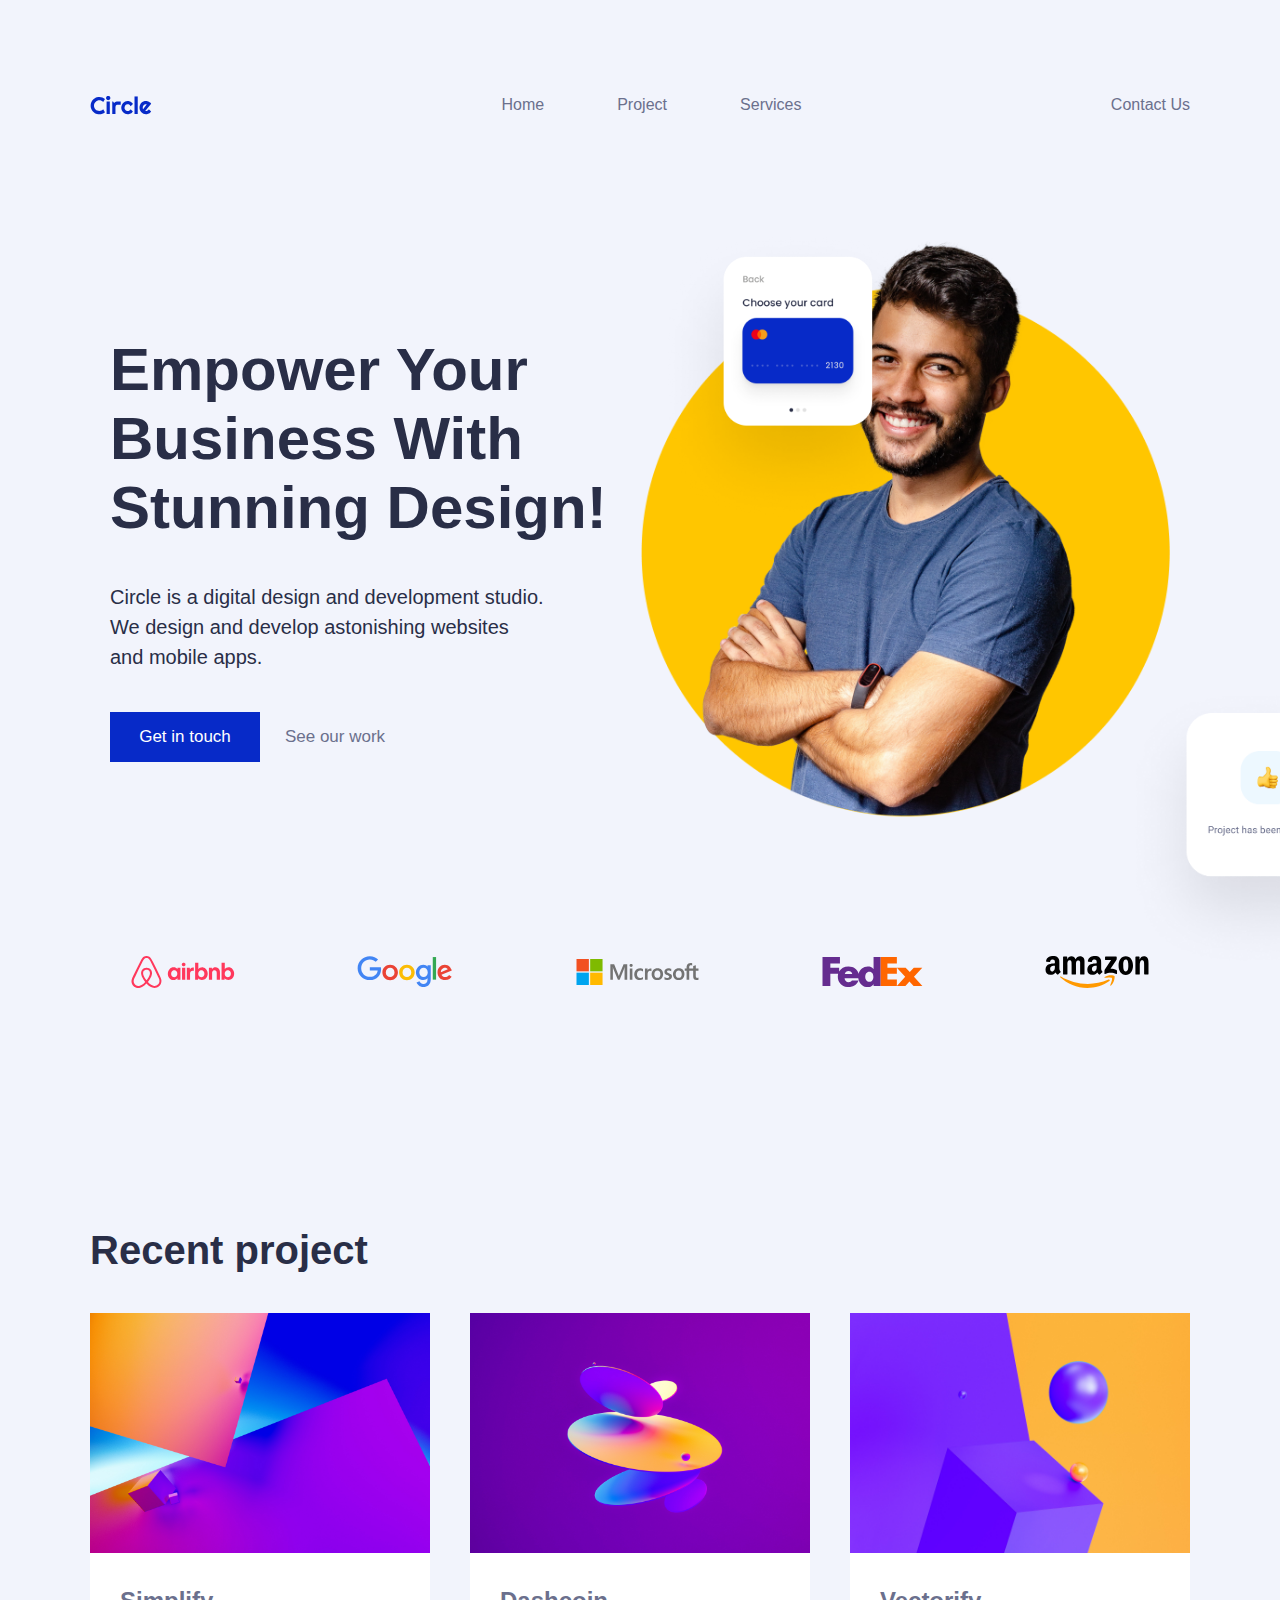
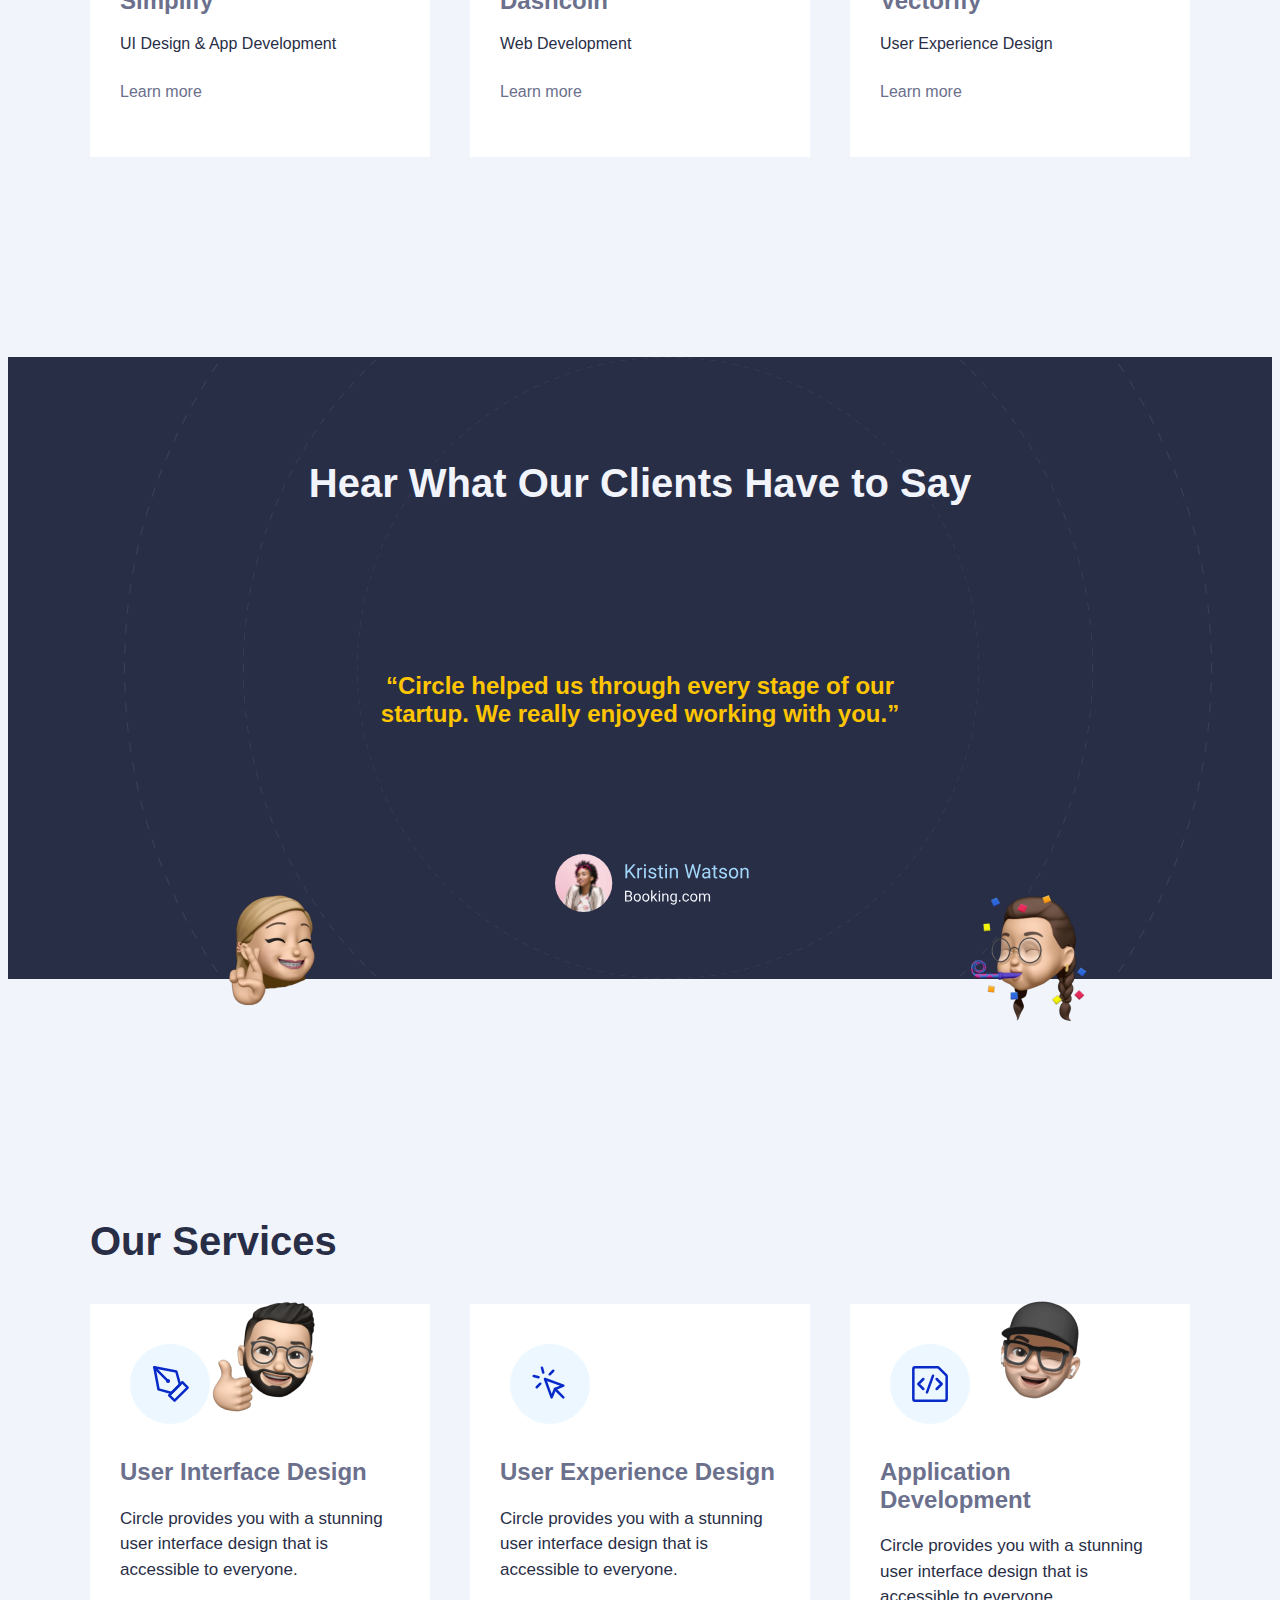
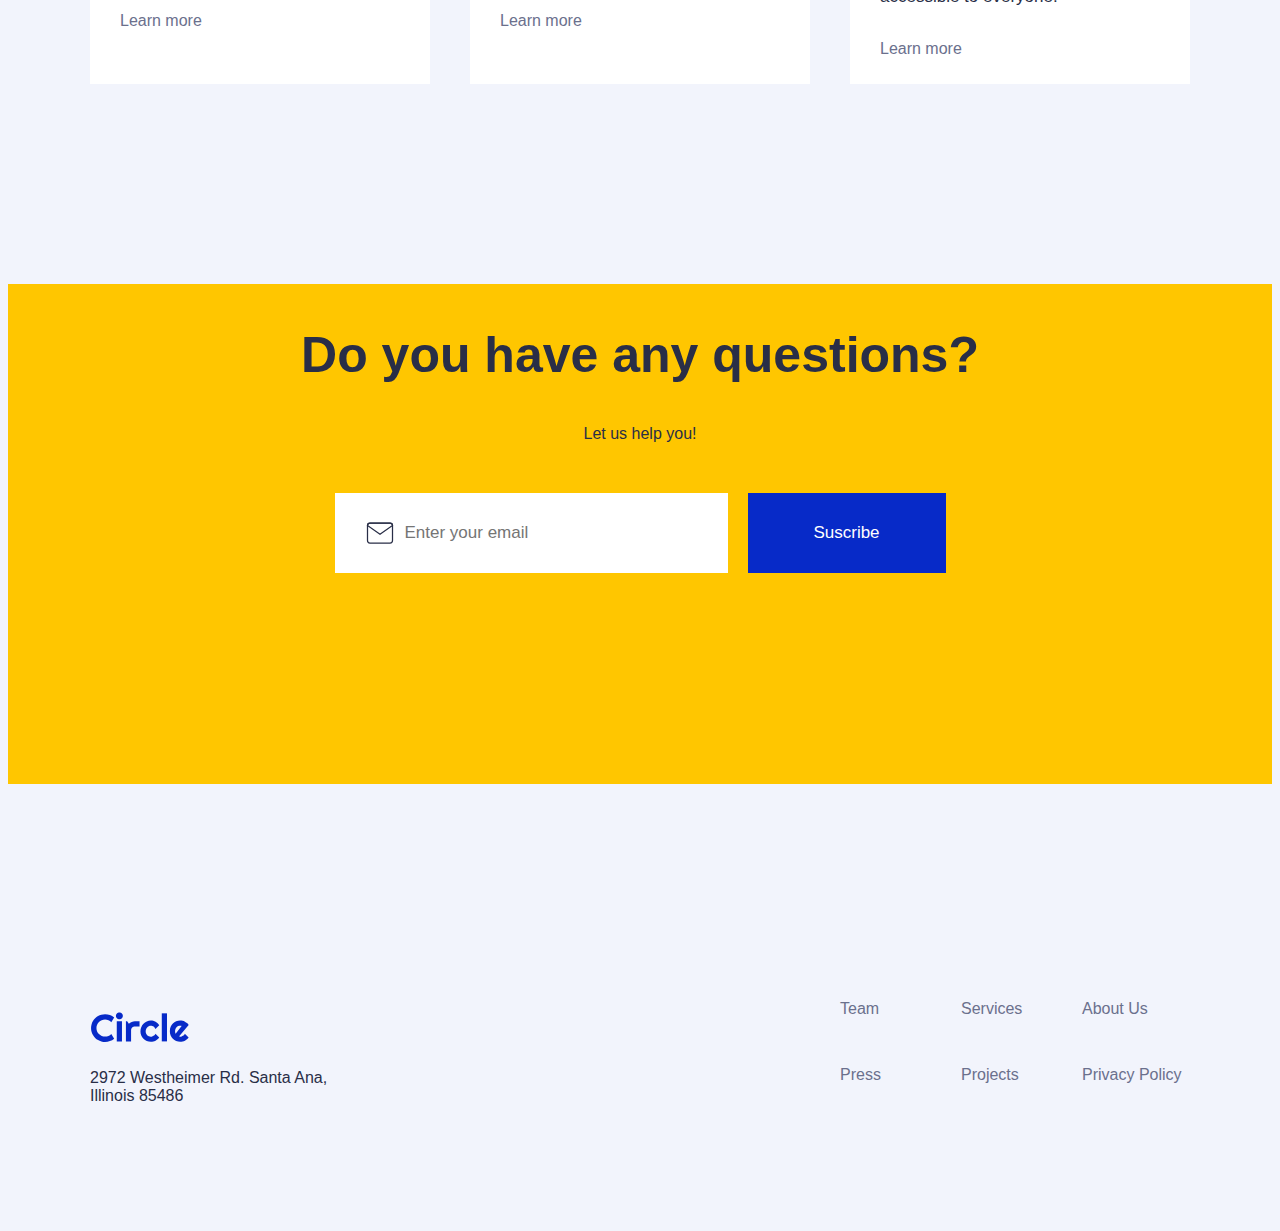
==== commit f2846df5: "links a index.html" ====
--- a/index.html
+++ b/index.html
@@ -16,7 +16,7 @@
                 <li><a href="#recent-project">Project</a></li>
                 <li><a href="#services">Services</a></li>
             </ul>
-            <a href =contactpage.html class="button">Contact Us</a>    
+            <a href ="contactpage.html"button">Contact Us</a>    
         </div>
     </nav>
     <section class="hero-section">
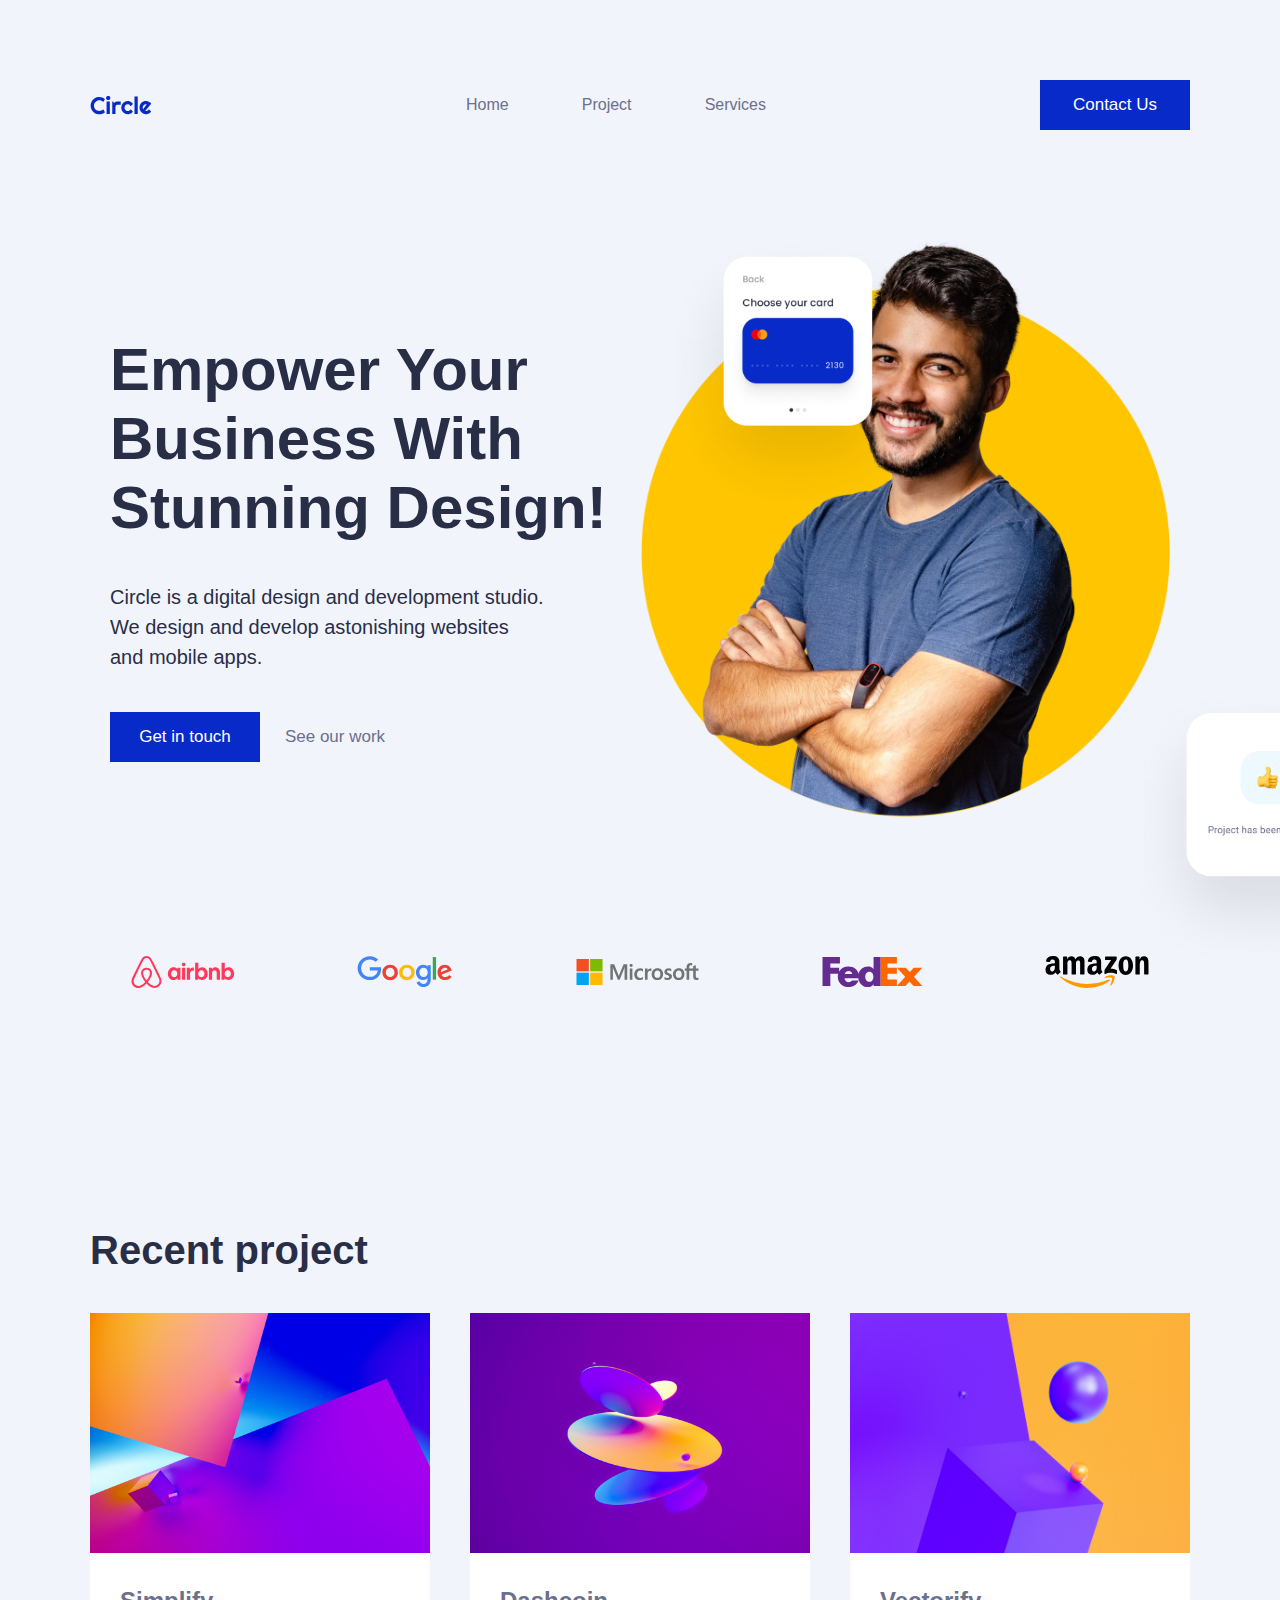
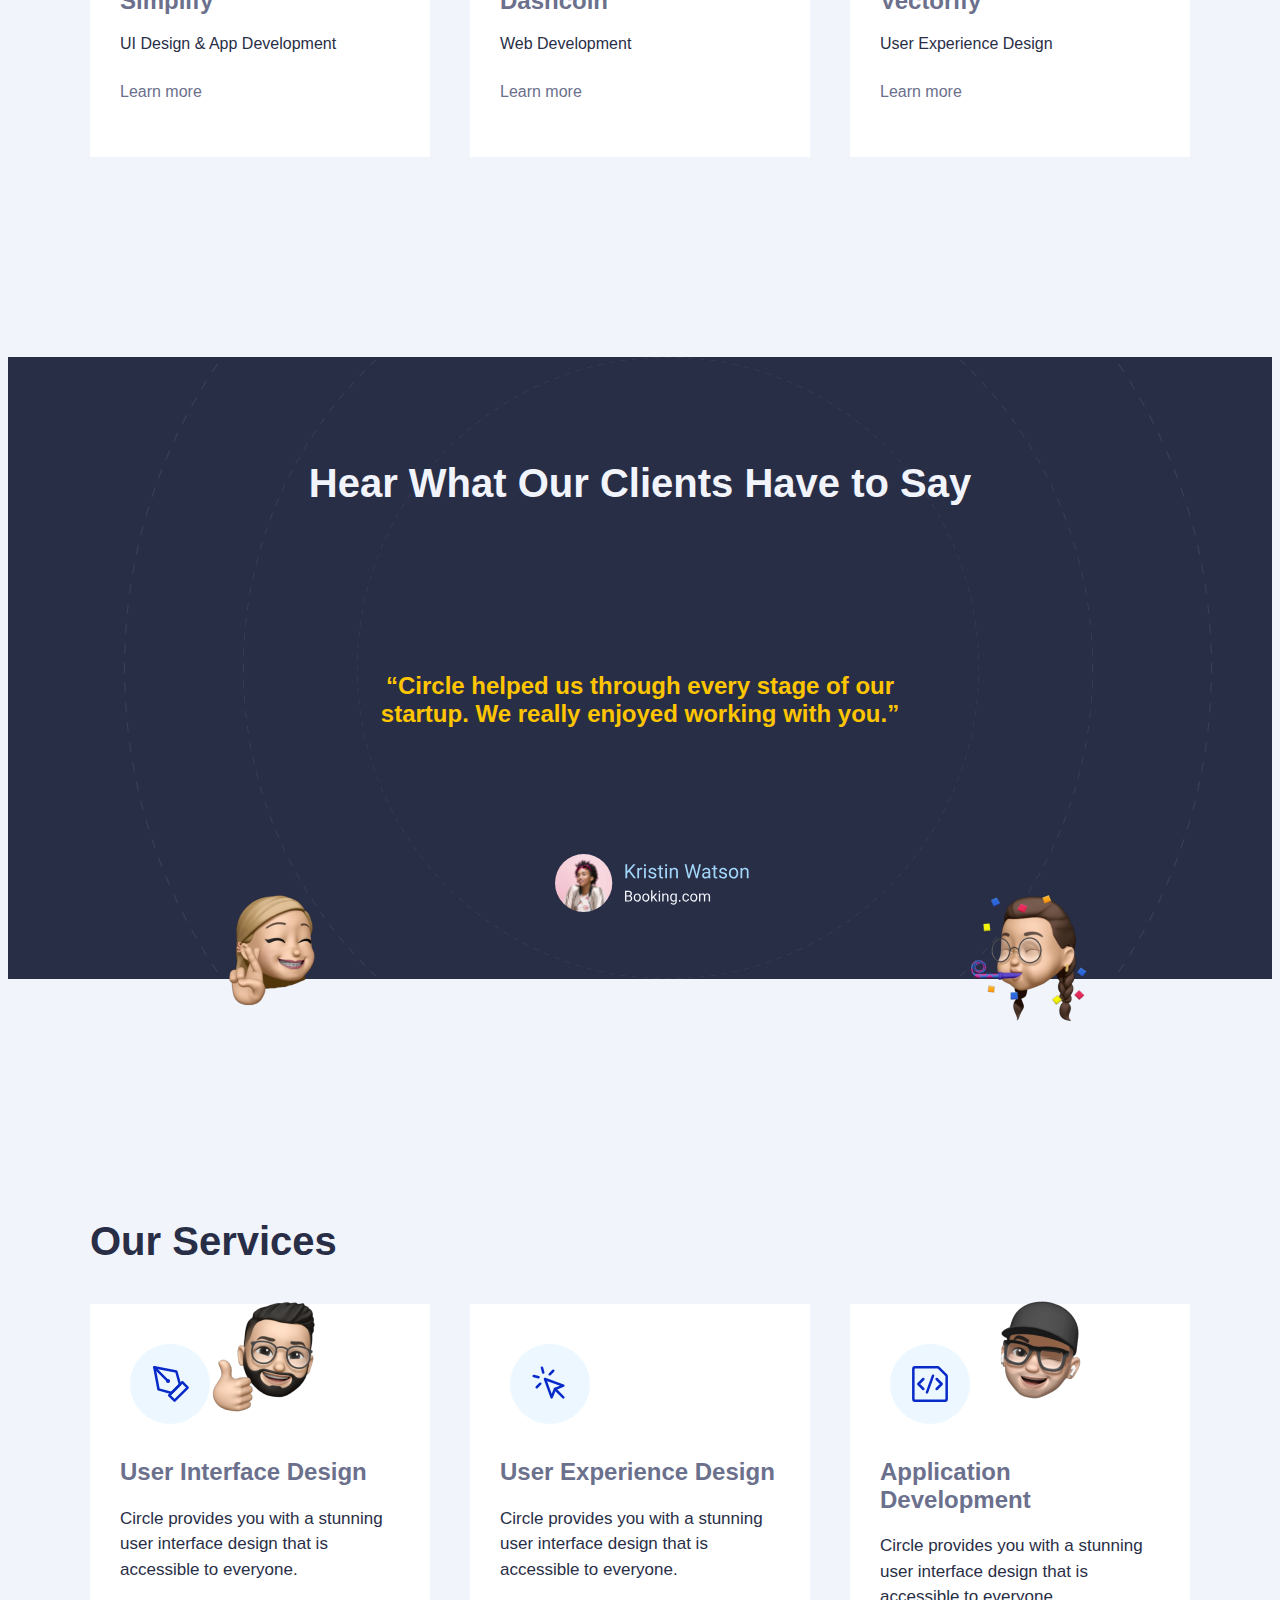
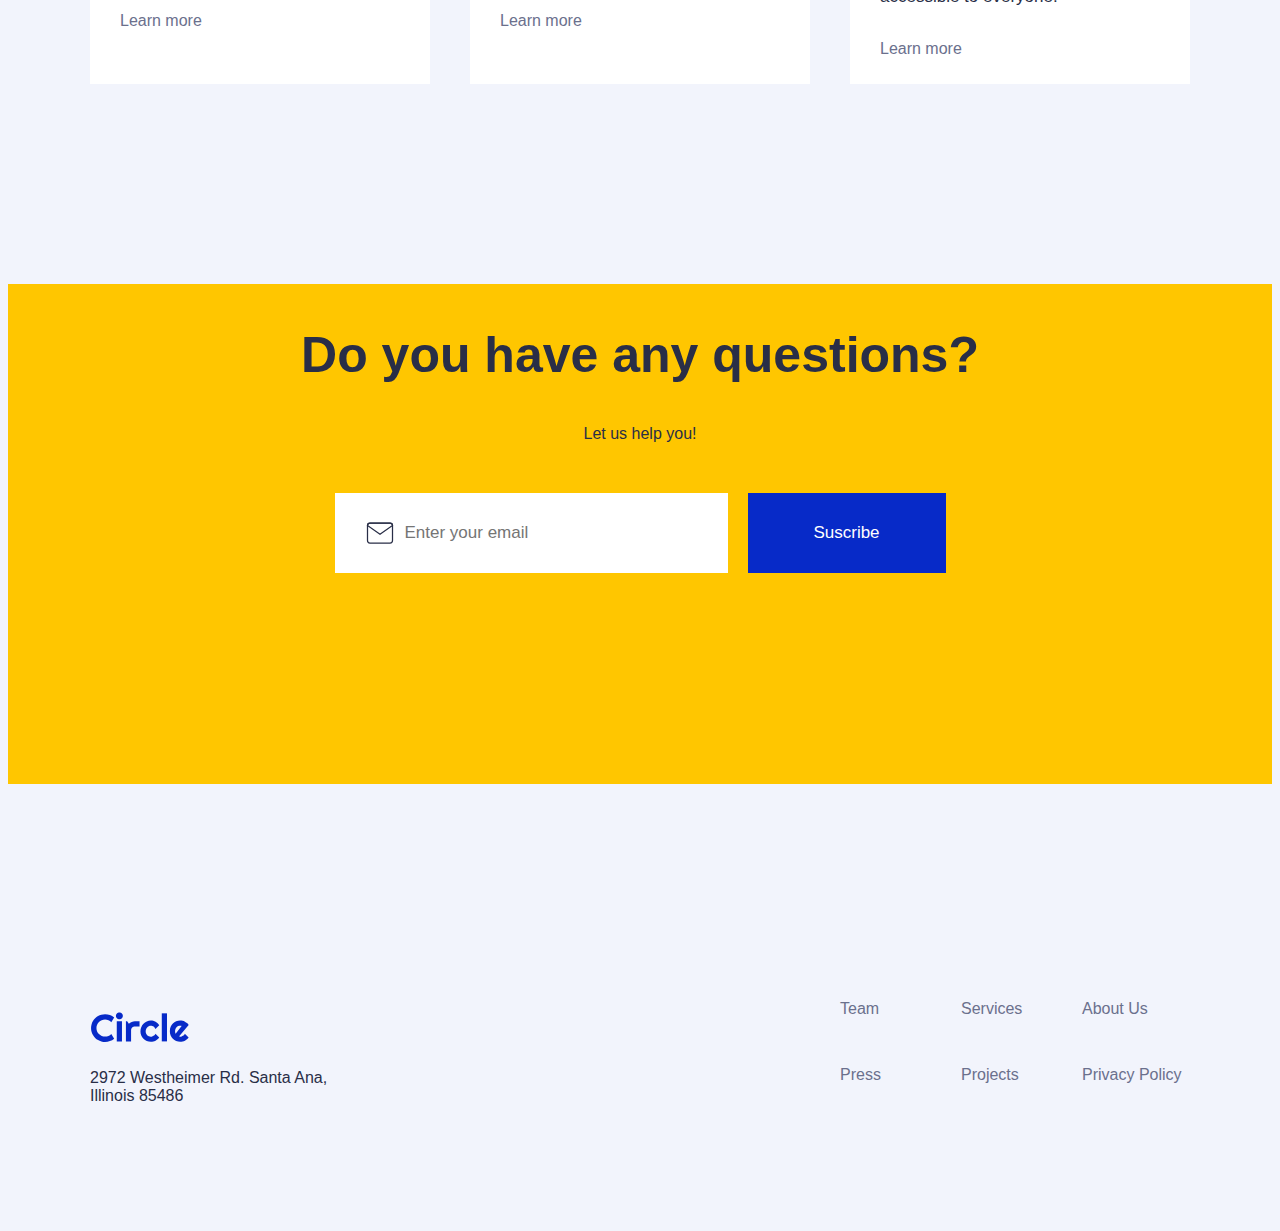
==== commit 8a88ca54: "correccion estilos botton contact us" ====
--- a/index.html
+++ b/index.html
@@ -16,7 +16,7 @@
                 <li><a href="#recent-project">Project</a></li>
                 <li><a href="#services">Services</a></li>
             </ul>
-            <a href ="contactpage.html"button">Contact Us</a>    
+            <a href ="contactpage.html" class="button">Contact Us</a>    
         </div>
     </nav>
     <section class="hero-section">
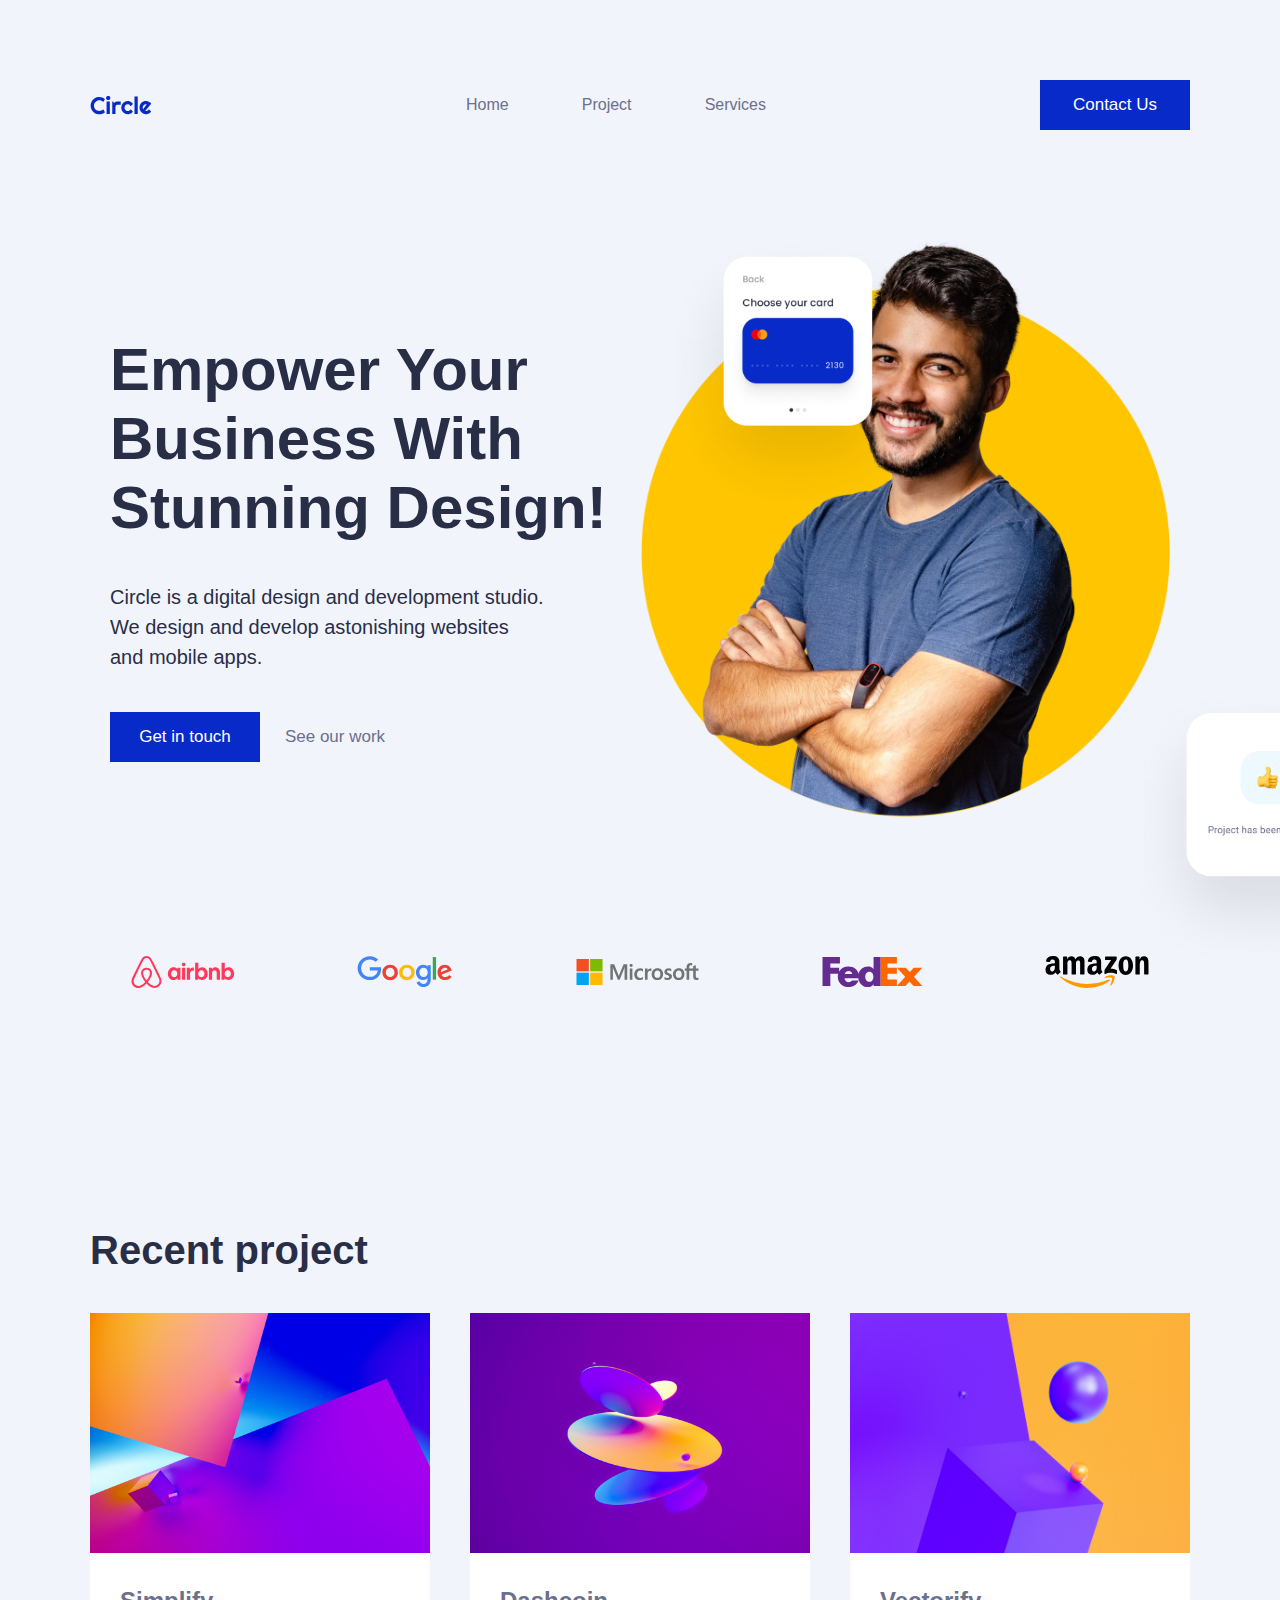
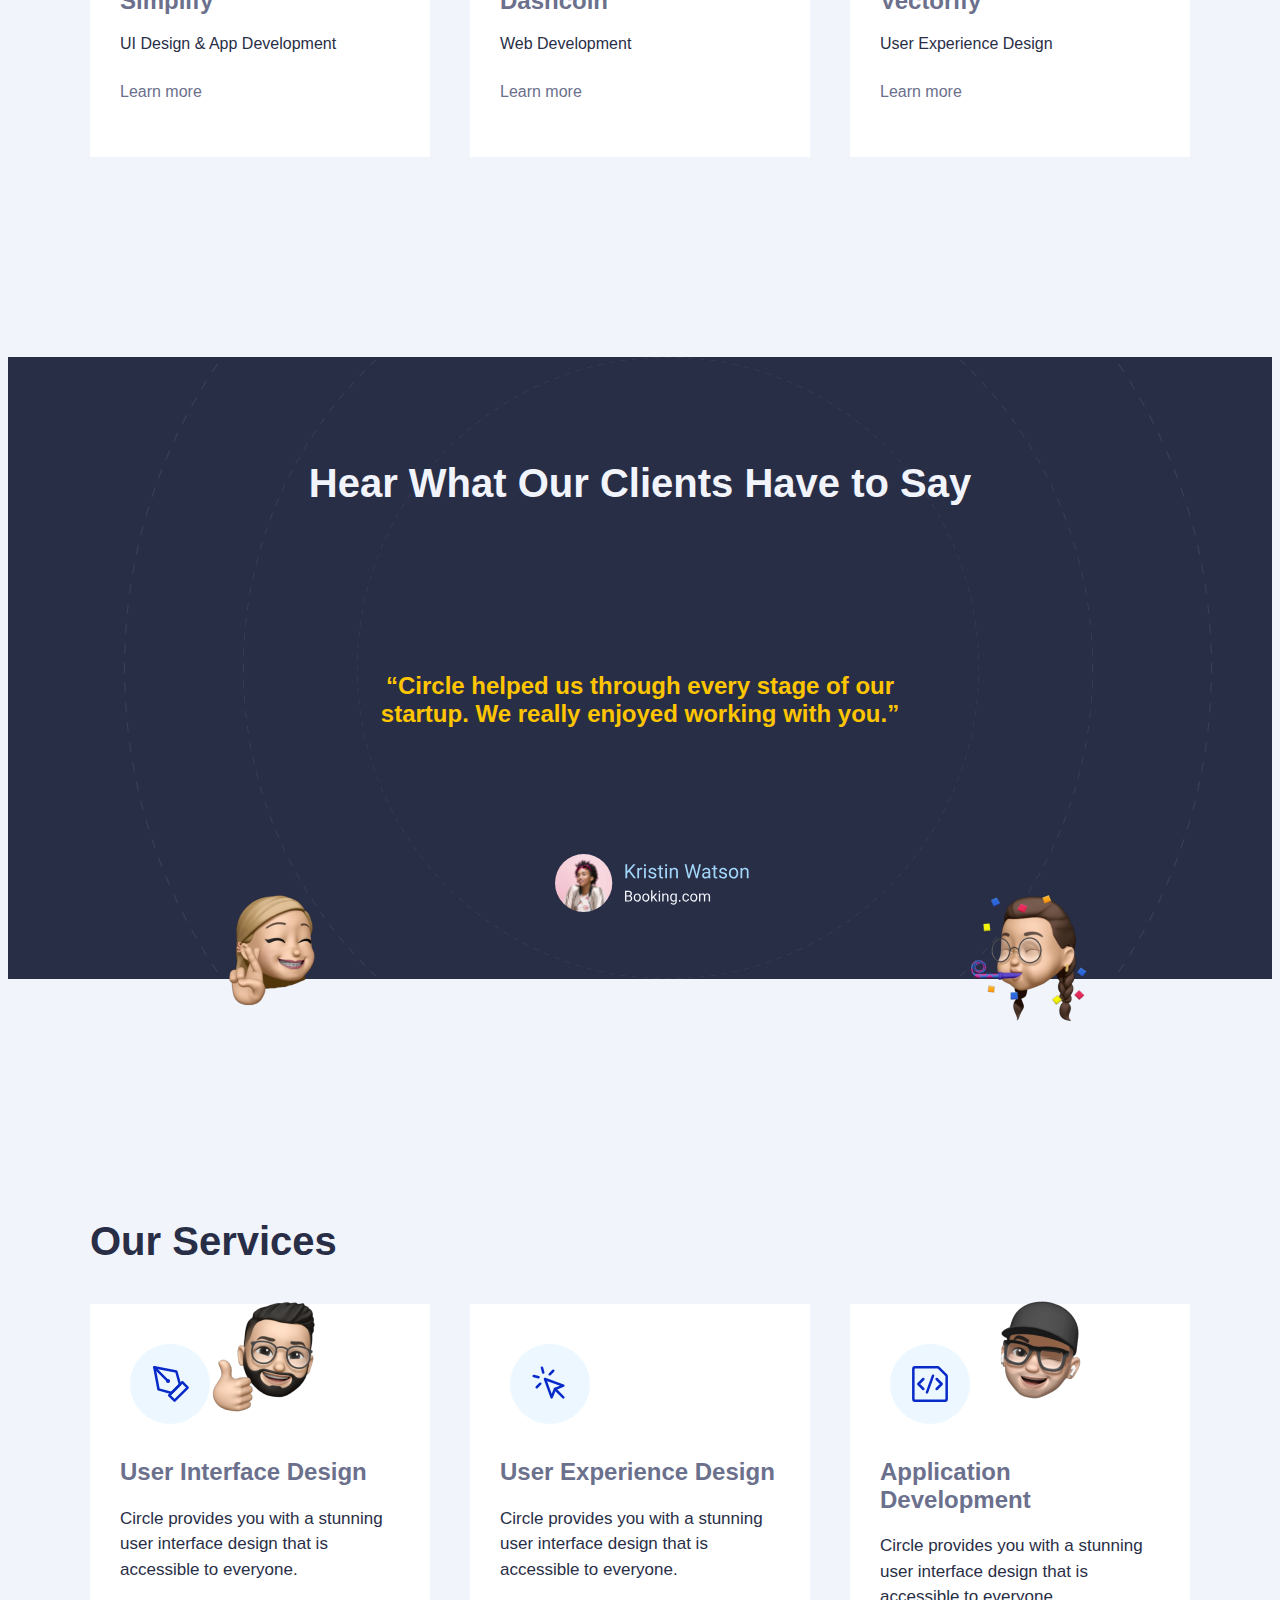
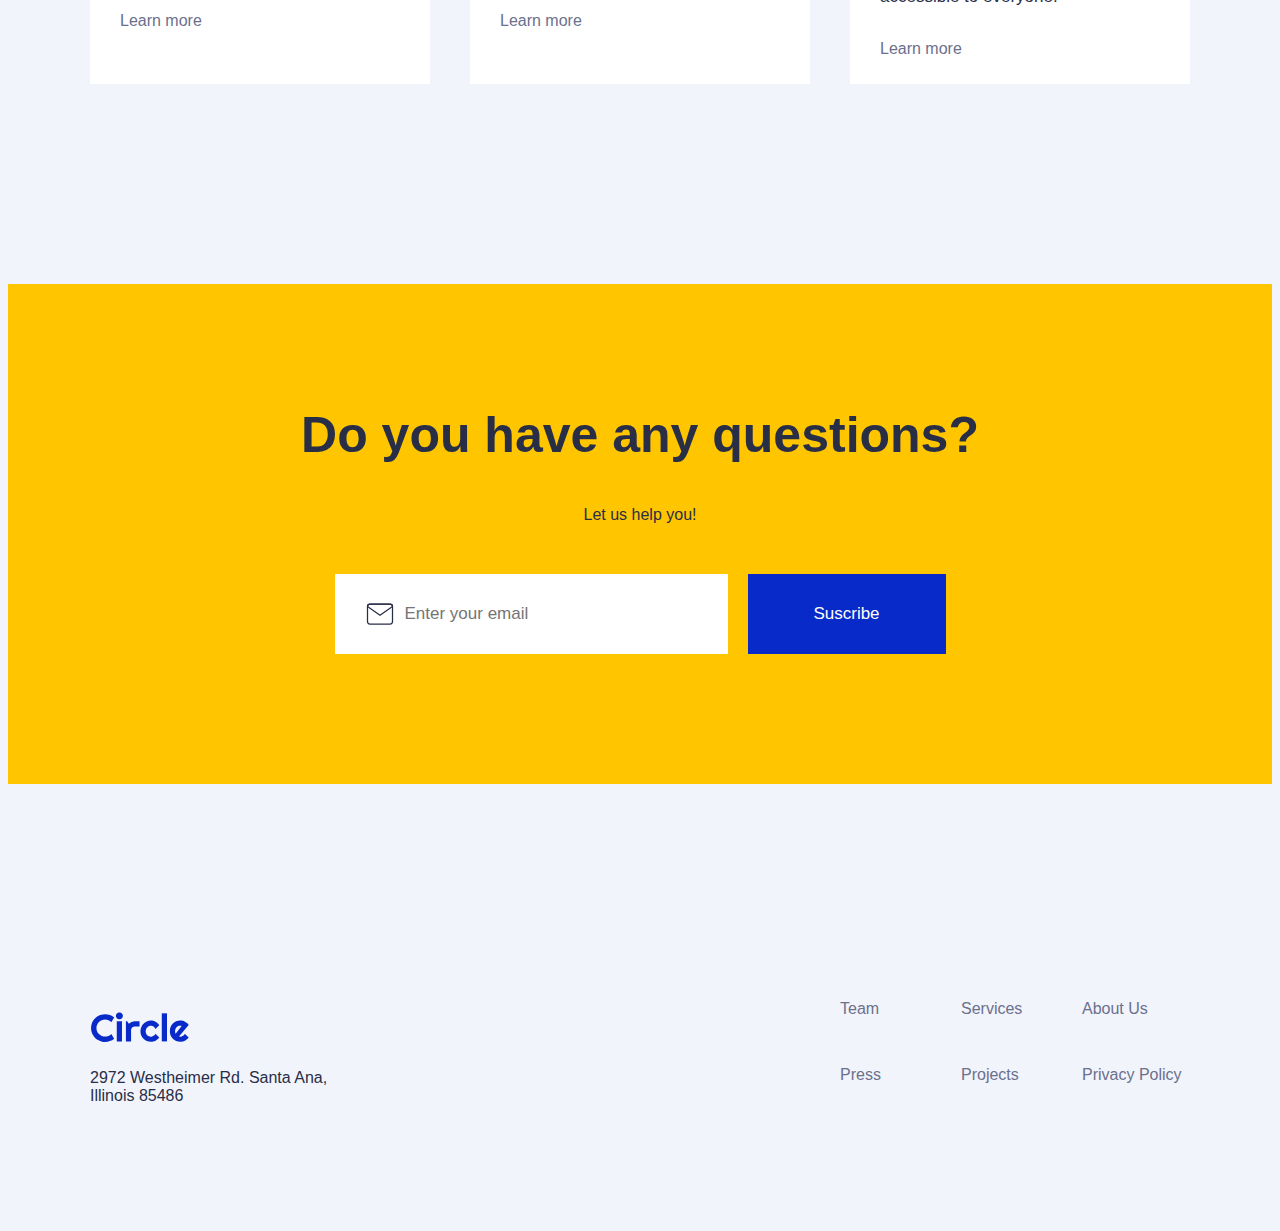
==== commit f773562d: "correcciones varias de fallos" ====
--- a/index.html
+++ b/index.html
@@ -124,7 +124,7 @@
         <div class="cta">
             <div><h2>Do you have any questions?</h2></div>
             <div>Let us help you!</div>
-            <form id="form">
+            <form id="form" >
                 <div class="hero-buttons">
                     <div class="cta-email">
                         <img class="margin-icon-cta" src="./images/newsletter/icon/mail.svg" alt="">
@@ -132,10 +132,10 @@
                     </div>
                     <div>
                         <input class="button-suscribe" type="submit" onclick="validarCorreo(email.value)" value="Suscribe">
-                     </div>
+                    </div>
                 </div>
+                <p class="error-email" id="error-email"></p>
             </form>
-            <p class="error-email" id="error-email"></p>
         </div>
     </section>
     <footer>
--- a/style.css
+++ b/style.css
@@ -310,12 +310,13 @@
     outline: none;
 }
 .error-email{
-    width: 350px;
+    width: 600px;
+    font-size: 20px;
     text-align: center;
     margin:auto;
     color:red;
     font-weight:600;
-    padding-top: 20px;
+    padding-top: 50px;
 }
 footer{
     width: 1100px;
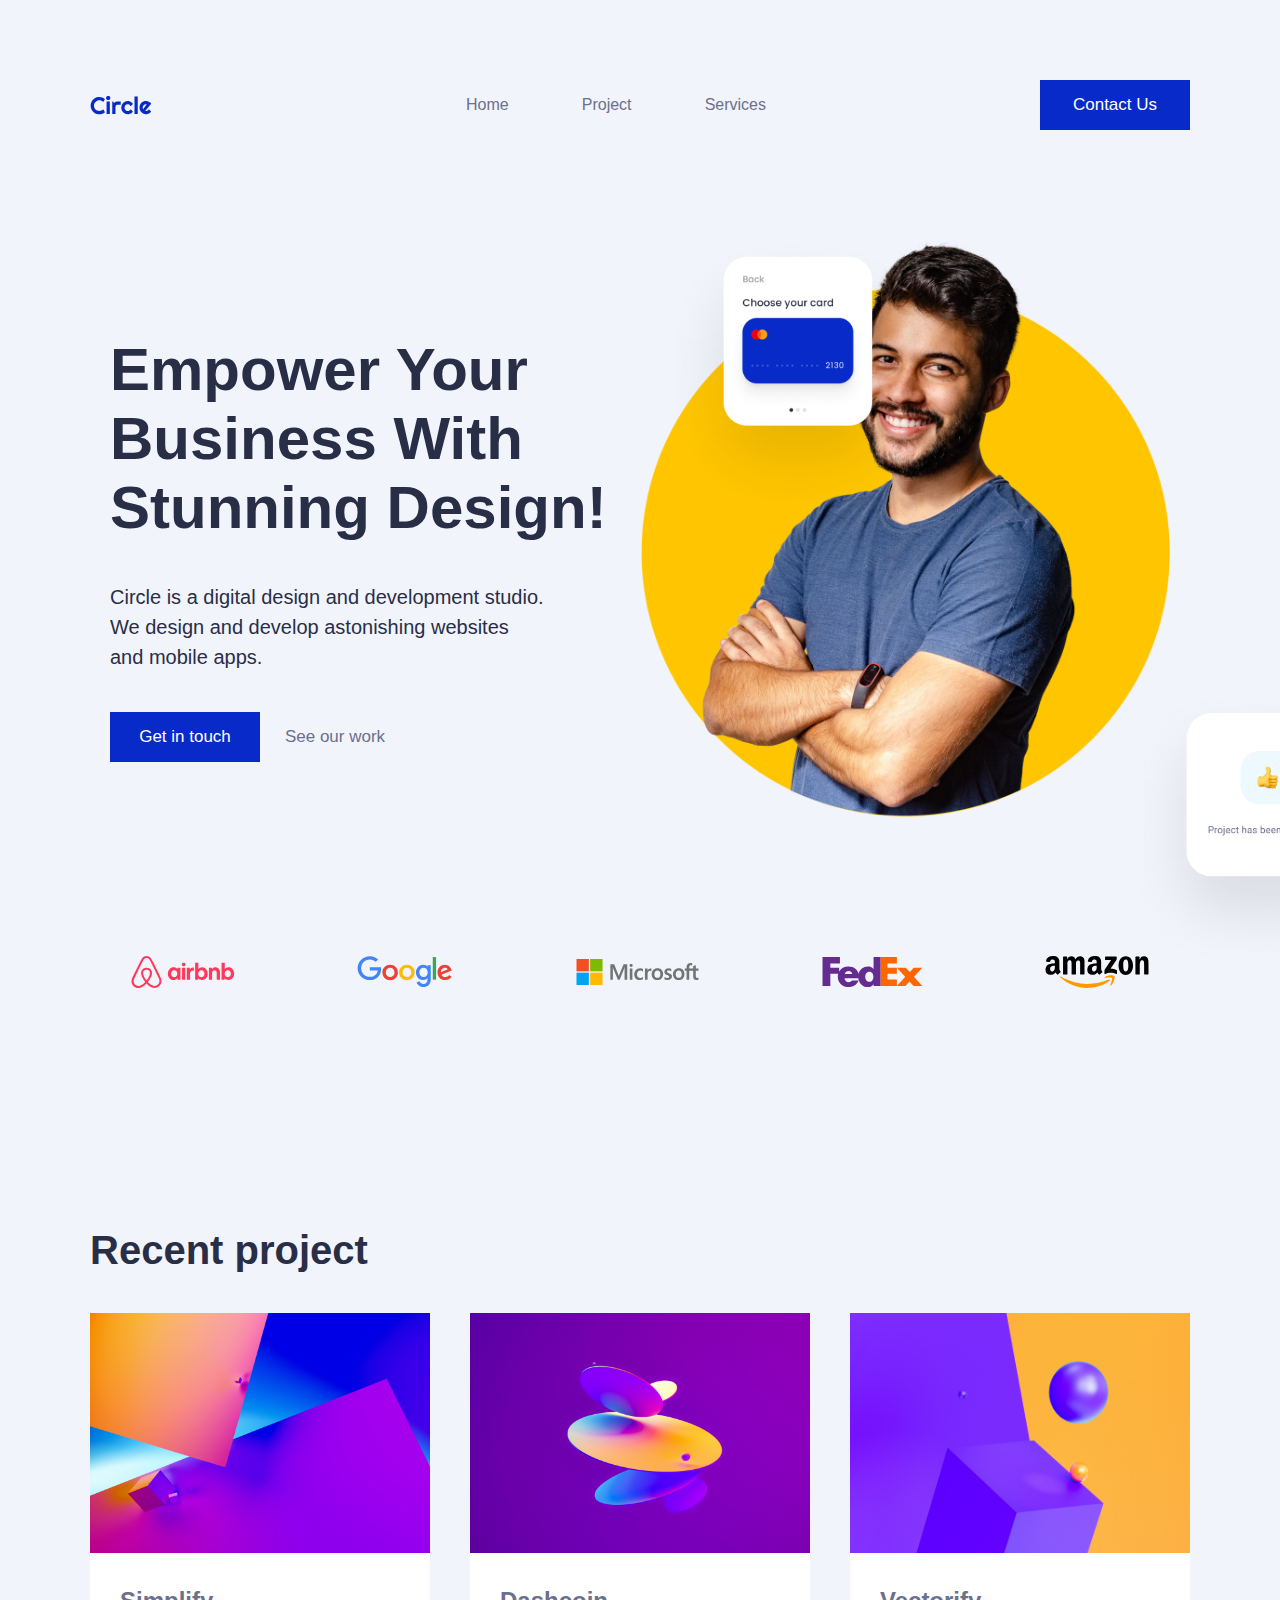
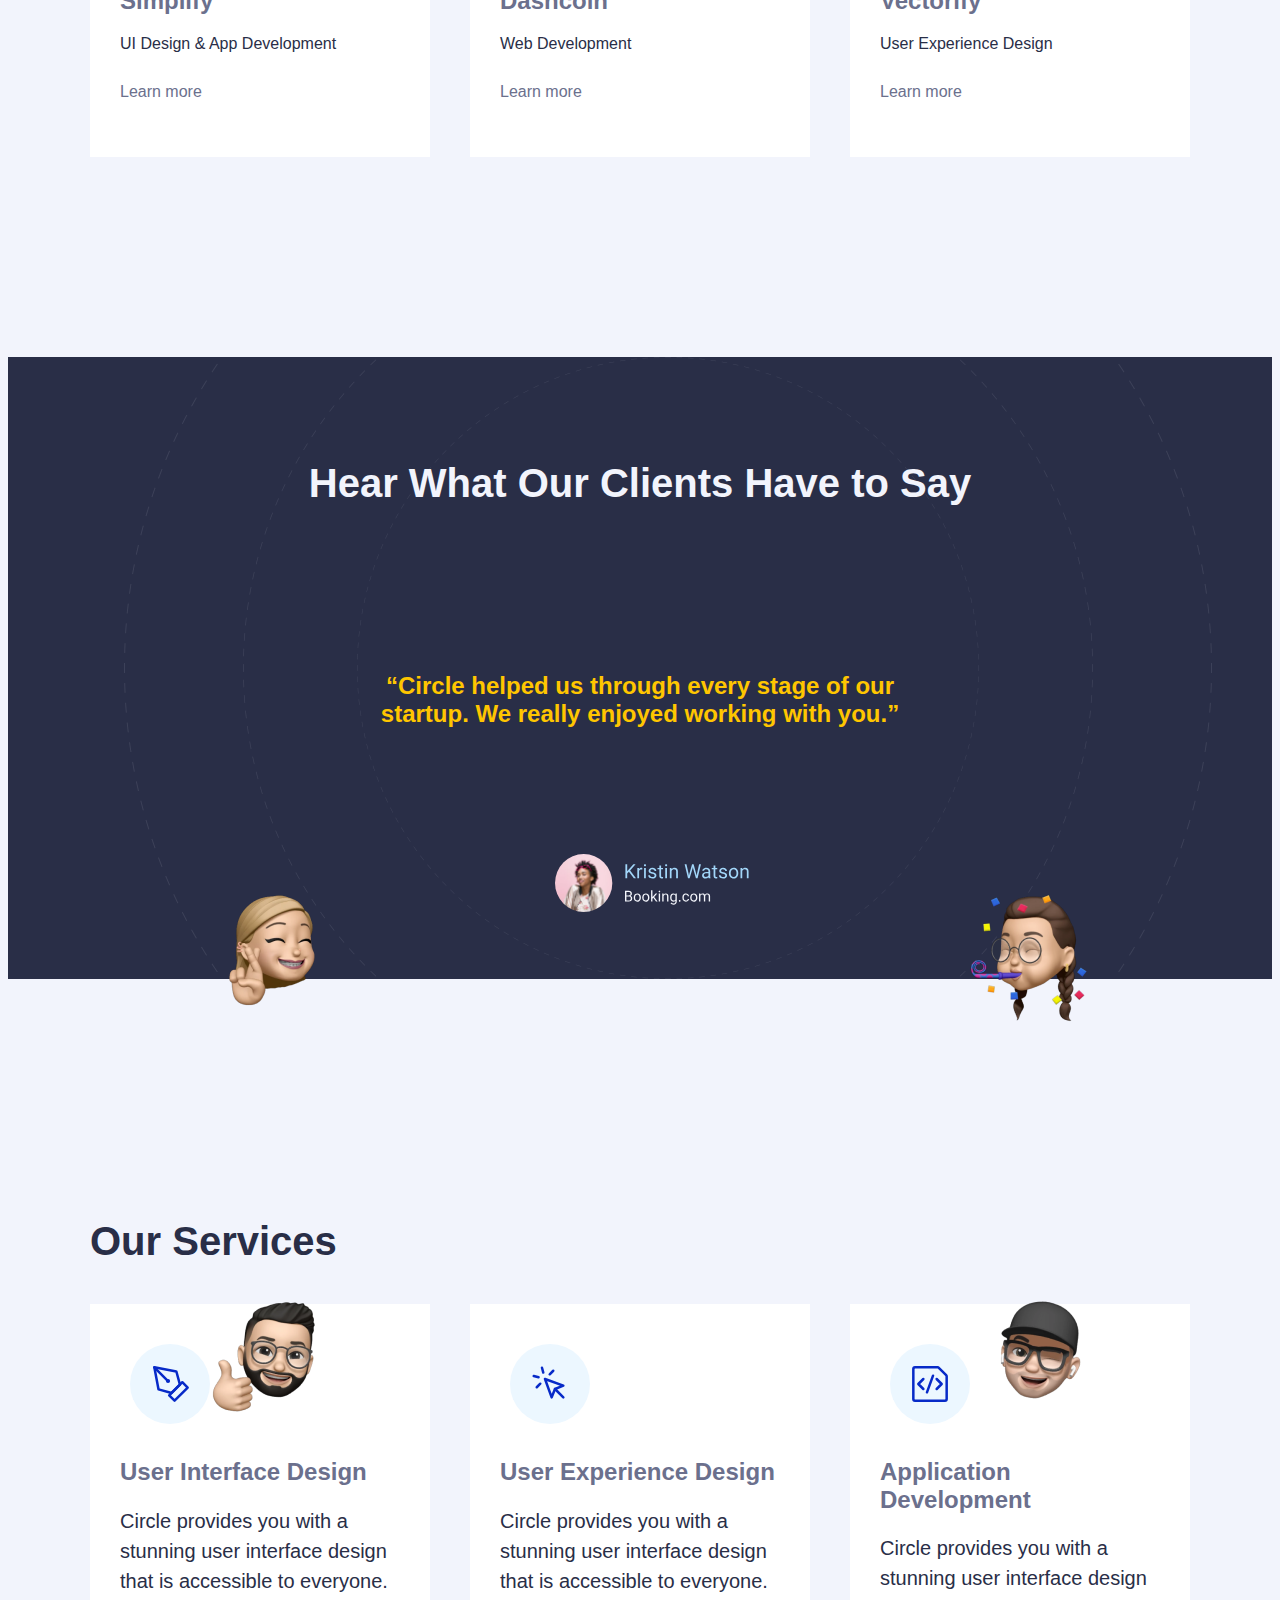
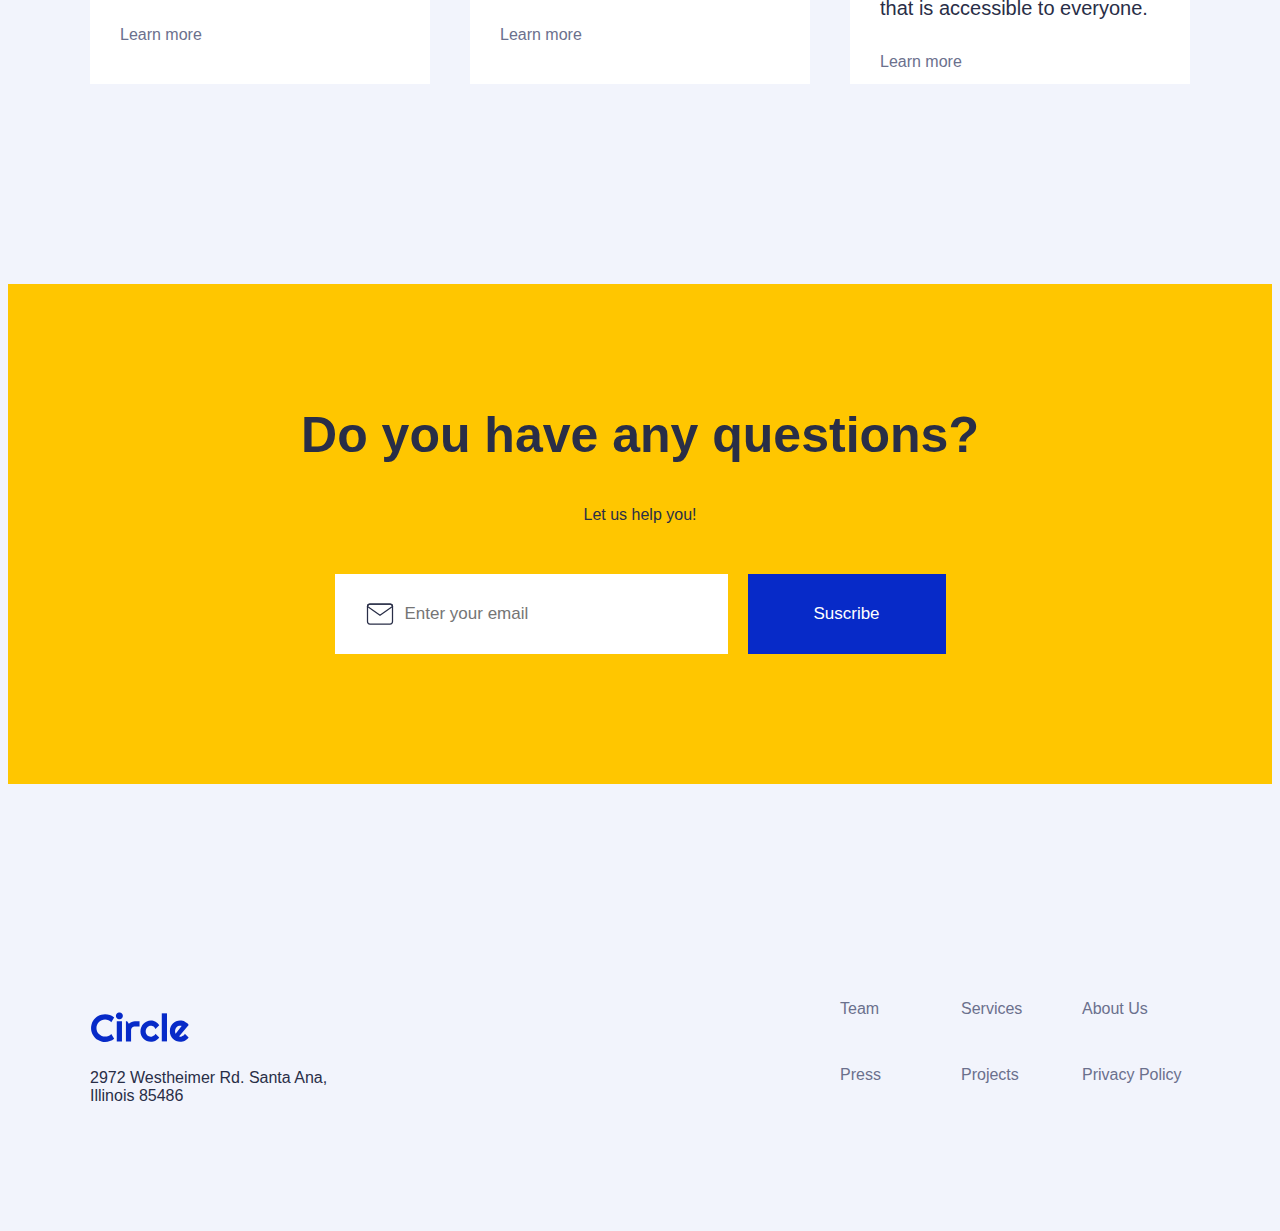
==== commit a513901b: "pequeños cambios" ====
--- a/index.html
+++ b/index.html
@@ -24,23 +24,23 @@
             <h1>Empower Your Business With Stunning Design!</h1>
             <p class="p-hero">Circle is a digital design and development studio. We design and develop astonishing websites and mobile apps.</p>
             <div class="hero-buttons">
-                <a href ="#" class="button">Get in touch</a> 
+                <a href ="contactpage.html" class="button">Get in touch</a> 
                 <a href ="#" class="button-secundary">See our work</a>
             </div>
         </div>
         <div class="hero">
             <img class="hero-image" src="./images/hero-section/hero-image.png" alt="person image">
-            <img class="card1"src="./images/hero-section/card-1.png" alt="">
-            <img class="card2"src="./images/hero-section/card-2.png" alt="">
+            <img class="card1"src="./images/hero-section/card-1.png" alt="credit card image">
+            <img class="card2"src="./images/hero-section/card-2.png" alt="ok image">
         </div>
     </section>
     <section>
         <div class="logos">
-            <img src="./images/logos/airbnb-logo.svg" alt="">
-            <img src="./images/logos/google-logo.svg" alt="">
-            <img src="./images/logos/microsoft-logo.svg" alt="">
-            <img src="./images/logos/fedex-logo.svg" alt="">
-            <img class="mobile"src="./images/logos/amazon-logo.svg" alt="">
+            <img src="./images/logos/airbnb-logo.svg" alt="airbnb logo">
+            <img src="./images/logos/google-logo.svg" alt="google logo">
+            <img src="./images/logos/microsoft-logo.svg" alt="microsoft logo">
+            <img src="./images/logos/fedex-logo.svg" alt="fedex logo">
+            <img class="mobile"src="./images/logos/amazon-logo.svg" alt="amazon logo">
         </div>
     </section>
     <section class="project">
@@ -85,17 +85,17 @@
             <div><h3 class="light-text">Hear What Our Clients Have to Say</h3></div>
             <div class="body-intro-med yellow-text">“Circle helped us through every stage of our startup. We really enjoyed working with you.”</div>
             <div><img class="client-image"src="./images/testimonial-section/Client's Information.svg" alt=""></div>
-            <img class="emoji-image emoji1"src="./images/testimonial-section/memoji-1.png" alt="">
-            <img class="emoji-image emoji2"src="./images/testimonial-section/memoji-2.png" alt="">
-            <img class="emoji-image emoji3"src="./images/testimonial-section/memoji-3.png" alt="">
-            <img class="emoji-image emoji4"src="./images/testimonial-section/memoji-4.png" alt="">
+            <img class="emoji-image emoji1"src="./images/testimonial-section/memoji-1.png" alt="emoji image">
+            <img class="emoji-image emoji2"src="./images/testimonial-section/memoji-2.png" alt="emoji image">
+            <img class="emoji-image emoji3"src="./images/testimonial-section/memoji-3.png" alt="emoji image">
+            <img class="emoji-image emoji4"src="./images/testimonial-section/memoji-4.png" alt="emoji image">
         </div>
     </section>
     <section class="our-services">
         <div id="services"><h3>Our Services</h3></div>
         <div class="servi">
             <div class="services">
-                <div class="margin-icon"><img class="services-image" src="./images/services-section/icons/icono pluma.svg" alt=""></div>
+                <div class="margin-icon"><img class="services-image" src="./images/services-section/icons/icono pluma.svg" alt="icon service"></div>
                 <div>
                     <p class="body-intro-med project-text">User Interface Design</p>
                     <p class="headline-reg margin-cards">Circle provides you with a stunning user interface design that is accessible to everyone.</p>
@@ -103,7 +103,7 @@
                 </div>
             </div>
             <div class="services" >
-                <div class="margin-icon"><img class="services-image" src="./images/services-section/icons/Icon-puntero.svg" alt=""></div>
+                <div class="margin-icon"><img class="services-image" src="./images/services-section/icons/Icon-puntero.svg" alt="icon services"></div>
                 <div>
                     <p class="body-intro-med project-text">User Experience Design</p>
                     <p class="headline-reg margin-cards">Circle provides you with a stunning user interface design that is accessible to everyone.</p>
@@ -111,7 +111,7 @@
                 </div>
             </div>
             <div class="services">
-                <div class="margin-icon"><img class="services-image" src="./images/services-section/icons/Icon-develop.svg" alt=""></div>
+                <div class="margin-icon"><img class="services-image" src="./images/services-section/icons/Icon-develop.svg" alt="icon services"></div>
                 <div>
                     <p class="body-intro-med project-text">Application Development</p>
                     <p class="headline-reg margin-cards">Circle provides you with a stunning user interface design that is accessible to everyone.</p>
@@ -127,7 +127,7 @@
             <form id="form" >
                 <div class="hero-buttons">
                     <div class="cta-email">
-                        <img class="margin-icon-cta" src="./images/newsletter/icon/mail.svg" alt="">
+                        <img class="margin-icon-cta" src="./images/newsletter/icon/mail.svg" alt="icon mail">
                         <input type="email" id="email" name="email" class="placeholder" placeholder="Enter your email">
                     </div>
                     <div>
--- a/style.css
+++ b/style.css
@@ -1,13 +1,5 @@
 /*Color Styles
-#072AC8
-#43D2FF
-#A2D6F9
-#D1EDFF
-#292E47
-#6B708D
-#F2F4FC
-#ECF7FF
-#FFC600*/
+#072AC8 #43D2FF #A2D6F9 #D1EDFF #292E47 #6B708D #F2F4FC #ECF7FF #FFC600*/
 
 body{
     font-family:Arial, Helvetica, sans-serif;
@@ -23,9 +15,6 @@
 }
 h3{
     font-size: 40px;
-}
-h4{
-    font-size: 24px;
 }
 .body-intro-med{
     font-size: 24px;
@@ -36,18 +25,6 @@
 .body-intro-reg{
     font-size: 20px;
 }
-.headline-med{
-    font-size: 17px;
-}
-.headline-reg{
-    font-size: 17px;
-}
-.caption1{
-    font-size: 15px;
-}
-.caption2{
-    font-size: 13px;
-}
 .light-text{
     color:#F2F4FC;
 }
@@ -56,6 +33,8 @@
     width: 560px;
     text-align: center;
 }
+
+/*Nav bar*/
 nav{
     height: 122px;
     display: flex;
@@ -83,6 +62,7 @@
 a:hover {
     color:#072AC8;
 }
+/*Buttons*/
 .button{
     width: 150px;
     height: 50px;
@@ -138,6 +118,7 @@
 .button-submit:hover{
     background-color: #6B708D;
 }
+/*Hero section*/
 .hero-section{
     display: flex;
     justify-content: center;
@@ -181,6 +162,7 @@
     justify-content: space-evenly;
     padding-top: 130px;
 }
+/*Project section*/
 .project{
     width: 1100px;
     margin-top: 200px;
@@ -217,6 +199,7 @@
 .margin-icon-cta{
     margin:0px 10px 0px 30px;
 }
+/*Testimonial section*/
 .testimonial{
     display: flex;
     justify-content: center;
@@ -262,6 +245,7 @@
     left: 75%;
     top: 275%;
 }
+/*Services section*/
 .our-services{
     width:1100px;
     display: flex;
@@ -278,6 +262,7 @@
     height:380px;
     background-color: white;
 }
+/*Cta section*/
 .cta-section{
    margin-top: 200px;
    display: flex;
@@ -318,6 +303,7 @@
     font-weight:600;
     padding-top: 50px;
 }
+/*Footer section*/
 footer{
     width: 1100px;
     margin-left: auto;
@@ -344,7 +330,9 @@
     grid-gap: 16px;
     list-style:none;
 }
-/*project-page*/
+
+/*Project Page*/
+
 .project-page{
     display: flex;
     flex-direction: column;
@@ -378,7 +366,9 @@
 .Completed{
     margin-right: 5px;
 }
+
 /*Contact Us page*/
+
 .contact-us-form{
     width: 1100px;
     height:735px;
@@ -592,5 +582,8 @@
     .small-row{
         flex-direction: column;
     }
+    .error-email{
+        width: 340px;
+    }
 
 }